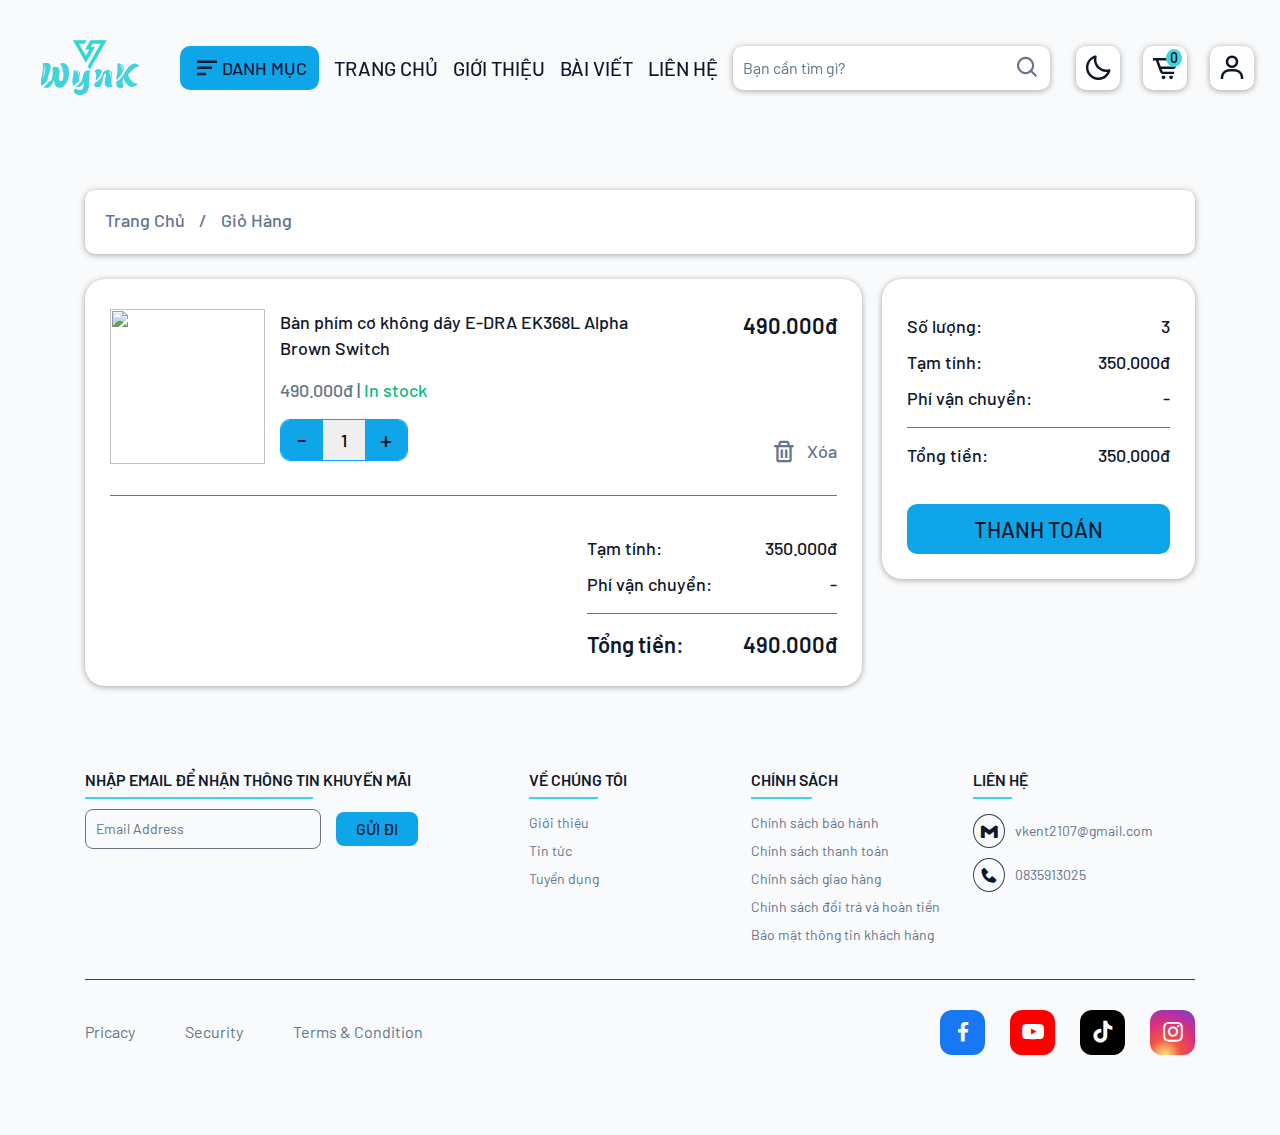
==== cart.html @ 797f125b "WynK Gear" ====
<!DOCTYPE html>
<html lang="en">

<head>
    <meta charset="UTF-8">
    <meta http-equiv="X-UA-Compatible" content="IE=edge">
    <meta name="viewport" content="width=device-width, initial-scale=1.0">
    <title>WynK Gear</title>
    <link rel="shortcut icon" type="image/x-icon" href="./public/images/Logo.png">

    <link rel="stylesheet" type="text/css" href="//cdn.jsdelivr.net/npm/slick-carousel@1.8.1/slick/slick.css" />

    <link rel="stylesheet" href="./public/css/frontend.css">

    <link href='https://unpkg.com/boxicons@2.1.4/css/boxicons.min.css' rel='stylesheet'>
</head>

<body>
    <div class="overlay"></div>
    <header>
        <div class="wrapper">
            <div class="header-wrap">
                <div class="header-group animation-header" id="header-pc">
                    <a href="/index.html" class="header-left" id="logo">
                        <!-- <span id="logo-text">WynK</span> -->
                        <img src="./public/images/WynK.png" alt="" id="logo-image">
                    </a>
                    <div class="header-menu">
                        <div class="menu-left">
                            <p class="title">
                                <i class='bx bx-menu-alt-left'></i>
                                Danh mục
                            </p>
                            <ul class="menu-list">
                                <li class="menu-list__item">
                                    <a href="" class="menu-list__link">Gaming Gear</a>
                                    <ul class="sub-menu">
                                        <li class="sub-item">
                                            <h3 class="sub-item__title">
                                                <a href="">Bàn phím</a>
                                            </h3>
                                            <a href="">Bàn phím cơ</a>
                                            <a href="">Bàn phím giả cơ</a>
                                            <a href="">Bàn phím không dây</a>
                                            <a href="">Bàn phím văn phòng</a>
                                        </li>
                                        <li class="sub-item">
                                            <h3 class="sub-item__title">
                                                <a href="">Chuột</a>
                                            </h3>
                                            <a href="">Chuột có dây</a>
                                            <a href="">Chuột không dây</a>
                                        </li>
                                        <li class="sub-item">
                                            <h3 class="sub-item__title">
                                                <a href="">Tai nghe</a>
                                            </h3>
                                            <a href="">Tai nghe over-ear</a>
                                            <a href="">Tai nghe in-ear</a>
                                            <a href="">Tai nghe True Wireless</a>
                                            <a href="">Tai nghe Bluetooth</a>
                                        </li>
                                    </ul>
                                </li>
                                <li class="menu-list__item">
                                    <a href="" class="menu-list__link">Bàn ghế</a>
                                    <ul class="sub-menu">
                                        <li class="sub-item">
                                            <h3 class="sub-item__title">
                                                <a href="">Bàn</a>
                                            </h3>
                                            <a href="">Bàn Gaming</a>
                                            <a href="">Bàn nâng hạ</a>
                                        </li>
                                        <li class="sub-item">
                                            <h3 class="sub-item__title">
                                                <a href="">Ghế</a>
                                            </h3>
                                            <a href="">Ghế công thái học</a>
                                            <a href="">Ghế Gaming</a>
                                        </li>
                                    </ul>
                                </li>
                                <li class="menu-list__item">
                                    <a href="" class="menu-list__link">Phụ kiện máy tính</a>
                                    <ul class="sub-menu">
                                        <li class="sub-item">
                                            <h3 class="sub-item__title">
                                                <a href="">Lót Chuột</a>
                                            </h3>
                                        </li>
                                        <li class="sub-item">
                                            <h3 class="sub-item__title">
                                                <a href="">Keycaps</a>
                                            </h3>
                                        </li>
                                        <li class="sub-item">
                                            <h3 class="sub-item__title">
                                                <a href="">Kê tay bàn phím</a>
                                            </h3>
                                        </li>
                                        <li class="sub-item">
                                            <h3 class="sub-item__title">
                                                <a href="">Thẻ nhớ - USB</a>
                                            </h3>
                                        </li>
                                        <li class="sub-item">
                                            <h3 class="sub-item__title">
                                                <a href="">Dây cáp</a>
                                            </h3>
                                        </li>
                                    </ul>
                                </li>
                                <li class="menu-list__item">
                                    <a href="" class="menu-list__link">Phụ kiện trang trí</a>
                                    <ul class="sub-menu">
                                        <li class="sub-item">
                                            <h3 class="sub-item__title">
                                                <a href="">Đèn Led</a>
                                            </h3>
                                        </li>
                                        <li class="sub-item">
                                            <h3 class="sub-item__title">
                                                <a href="">Đồng hồ</a>
                                            </h3>
                                        </li>
                                        <li class="sub-item">
                                            <h3 class="sub-item__title">
                                                <a href="">Poster</a>
                                            </h3>
                                        </li>
                                    </ul>
                                </li>
                                <li class="menu-list__item">
                                    <a href="" class="menu-list__link">Loa, Micro, Webcam</a>
                                    <ul class="sub-menu">
                                        <li class="sub-item">
                                            <h3 class="sub-item__title">
                                                <a href="">Loa máy tính</a>
                                            </h3>
                                        </li>
                                        <li class="sub-item">
                                            <h3 class="sub-item__title">
                                                <a href="">Loa Bluetooth</a>
                                            </h3>
                                        </li>
                                        <li class="sub-item">
                                            <h3 class="sub-item__title">
                                                <a href="">Microphone</a>
                                            </h3>
                                        </li>
                                        <li class="sub-item">
                                            <h3 class="sub-item__title">
                                                <a href="">Webcam</a>
                                            </h3>
                                        </li>
                                    </ul>
                                </li>
                                <li class="menu-list__item">
                                    <a href="" class="menu-list__link">Mô hình</a>
                                    <ul class="sub-menu">
                                        <li class="sub-item">
                                            <h3 class="sub-item__title">
                                                <a href="">Mô hình anime</a>
                                            </h3>
                                        </li>
                                        <li class="sub-item">
                                            <h3 class="sub-item__title">
                                                <a href="">Mô hình hero</a>
                                            </h3>
                                        </li>
                                        <li class="sub-item">
                                            <h3 class="sub-item__title">
                                                <a href="">Mô hình game</a>
                                            </h3>
                                        </li>
                                    </ul>
                                </li>
                            </ul>
                        </div>
                        <ul class="menu-right">
                            <li class="menu-item">
                                <a href="/">Trang chủ</a>
                            </li>
                            <li class="menu-item">
                                <a href="/post-page.html">Giới thiệu</a>
                            </li>
                            <li class="menu-item">
                                <a href="/post-topic.html">Bài viết</a>
                            </li>
                            <li class="menu-item">
                                <a href="/contact.html">Liên hệ</a>
                            </li>
                        </ul>
                    </div>
                    <div class="header-search">
                        <form action="" class="search-input">
                            <input type="text" placeholder="Bạn cần tìm gì?" autocomplete="off" class="text-search">
                            <button type="reset" class="btn--reset">
                                <i class='bx bxs-x-circle'></i>
                            </button>
                            <button type="submit" class="btn-search">
                                <i class='bx bx-search'></i>
                            </button>
                        </form>
                    </div>
                    <div class="header-right">
                        <button id="search-mini-laptop">
                            <i class='bx bx-search'></i>
                        </button>
                        <div class="header-switch">
                            <i class='bx bx-moon'></i>
                        </div>
                        <div class="header-cart">
                            <a href="/cart.html" title="Giỏ hàng" class="header-cart__link">
                                <i class='bx bx-cart-alt'></i>
                                <span class="cart-counter">0</span>
                            </a>
                        </div>
                        <div class="header-user">
                            <a href="" title="Tài khoản" class="header-user__link">
                                <i class='bx bx-user'></i>
                                <div class="user-login">
                                    <span class="text-login">
                                        Xin chào
                                    </span>
                                    <span class="username-text">
                                        Thành
                                    </span>
                                </div>
                            </a>
                            <div class="user-dropdown">
                                <a href="./login.html" class="login-btn">
                                    Đăng nhập
                                </a>
                                <hr>
                                <a href="./register.html" class="register-btn">
                                    Đăng kí
                                </a>
                            </div>
                        </div>
                    </div>
                </div>
                <div id="header-mb">
                    <a href="/index.html" class="header-left" id="logo">
                        <img src="./public/images/Logo_ngang.png" alt="" id="logo-image">
                    </a>
                    <div class="header-right">
                        <button class="show-search">
                            <i class='bx bx-search'></i>
                        </button>
                        <div class="header-cart">
                            <a href="/cart.html" title="Giỏ hàng" class="header-cart__link">
                                <i class='bx bx-cart-alt'></i>
                                <span class="cart-counter">0</span>
                            </a>
                        </div>
                        <button class="show-menu">
                            <i class='bx bx-menu-alt-right'></i>
                        </button>
                    </div>
                    <div id="search-mb">
                        <div class="search-mb__header">
                            <button class="back">
                                <i class='bx bx-arrow-back'></i>
                            </button>
                            <form action="" class="search-input">
                                <input type="text" placeholder="Bạn cần tìm gì?" autocomplete="off" class="text-search">
                                <button type="reset" class="btn--reset">
                                    <i class='bx bxs-x-circle'></i>
                                </button>
                                <button type="submit" class="btn-search">
                                    <i class='bx bx-search'></i>
                                </button>
                            </form>
                        </div>
                    </div>
                    <div class="sidebar">
                        <div class="close-sidebar">
                            <i class='bx bx-x'></i>
                        </div>
                        <div class="sidebar-wrap">
                            <ul class="cate-list">
                                <li class="item">
                                    <span class="item-title">
                                        Danh mục
                                        <i class='bx bx-caret-down dropdown'></i>
                                    </span>
                                    <ul class="sub-list">
                                        <li class="sub-item">
                                            <a href="#">
                                                <label for="btn-1">
                                                    Gaming Gear
                                                    <i class='bx bx-caret-down'></i>
                                                </label>
                                            </a>
                                            <input type="checkbox" id="btn-1">
                                            <ul class="cat-2">
                                                <li class="cat-2__item">
                                                    <a href="#">Bàn phím cơ</a>
                                                </li>
                                                <li class="cat-2__item">
                                                    <a href="#">Tai nghe</a>
                                                </li>
                                                <li class="cat-2__item">
                                                    <a href="#">Chuột gaming</a>
                                                </li>
                                            </ul>
                                        </li>
                                        <li class="sub-item">
                                            <a href="#">
                                                <label for="btn-2">
                                                    Bàn ghế
                                                    <i class='bx bx-caret-down'></i>
                                                </label>
                                            </a>
                                            <input type="checkbox" id="btn-2">
                                            <ul class="cat-2">
                                                <li class="cat-2__item">
                                                    <a href="#">Bàn phím cơ</a>
                                                </li>
                                                <li class="cat-2__item">
                                                    <a href="#">Tai nghe</a>
                                                </li>
                                                <li class="cat-2__item">
                                                    <a href="#">Chuột gaming</a>
                                                </li>
                                            </ul>
                                        </li>
                                        <li class="sub-item">
                                            <a href="#">Phụ kiện máy tính</a>
                                        </li>
                                        <li class="sub-item">
                                            <a href="#">Trang trí</a>
                                        </li>
                                        <li class="sub-item">
                                            <a href="#">Loa, Micro, Webcam</a>
                                        </li>
                                    </ul>
                                </li>
                                <li class="item">
                                    <a href="/">Trang chủ</a>
                                </li>
                                <li class="item">
                                    <a href="/post-page.html">Giới thiệu</a>
                                </li>
                                <li class="item">
                                    <a href="/post-topic.html">Bài viết</a>
                                </li>
                                <li class="item">
                                    <a href="/contact.html">Liên hệ</a>
                                </li>
                            </ul>
                            <div class="sidebar-wrap__bottom">
                                <div class="cart-wrap">
                                    <a href="cart.html">
                                        Giỏ hàng
                                        <i class='bx bx-cart-alt'></i>
                                    </a>
                                </div>
                                <div class="login-wrap">
                                    <a href="login.html">
                                        Đăng Nhập
                                        <i class='bx bx-user'></i>
                                    </a>
                                </div>
                                <div class="header-switch">
                                    <i class='bx bx-moon'></i>
                                </div>
                            </div>
                        </div>
                    </div>
                </div>
            </div>
        </div>
    </header>

    <main class="cart-page">

        <div class="container">
            <section class="breadcrumbs-wrap">
                <ul class="breadcrumbs-list">
                    <li>
                        <a href="/index.html">Trang chủ</a>
                        <span>&nbsp;/&nbsp;</span>
                    </li>
                    <li>
                        <a href="#">Giỏ hàng</a>
                    </li>
                </ul>
            </section>
            <section class="cart-page__wrap">
                <div class="cart-info">
                    <div class="cart-info__list">
                        <article class="cart-item">
                            <a href="/product-detail.html">
                                <img src="https://lh3.googleusercontent.com/AK7fVZtDQpmhEoAeEjKwD56ivN7RfwDEVpJlQrnaq2A-uIAv7ZwhUWDPvc44ACICOsXPsP2Hb7883TdW4DHAG2uASHjDBmZMeQ=rw"
                                    alt="" class="cart-item__thumb">
                            </a>
                            <div class="cart-item__content">
                                <div class="cart-item__content-left">
                                    <h3 class="cart-item__title">
                                        <a href="/product-detail.html">
                                            Bàn phím cơ không dây E-DRA EK368L Alpha Brown Switch
                                        </a>
                                    </h3>
                                    <p class="cart-item__price-wrap">
                                        490.000đ |
                                        <span class="cart-item__status">
                                            In stock
                                        </span>
                                    </p>
                                    <div class="cart-item__input">
                                        <button class="cart-item__input-btn" id="sub">
                                            -
                                        </button>
                                        <input type="text" value="1" id="qty" class="cart-item__input-text">
                                        <button class="cart-item__input-btn" id="add">
                                            +
                                        </button>
                                    </div>
                                </div>
                                <div class="cart-item__content-right">
                                    <p class="cart-item__total-price">
                                        490.000đ
                                    </p>
                                    <button class="cart-item__ctrl-btn">
                                        <i class='bx bx-trash'></i>
                                        Xóa
                                    </button>
                                </div>
                            </div>
                        </article>
                    </div>
                    <div class="cart-info__bottom">
                        <div class="cart-info__bottom-wrap">
                            <div class="payment-info__row">
                                <span>Tạm tính:</span>
                                <span>350.000đ</span>
                            </div>
                            <div class="payment-info__row">
                                <span>Phí vận chuyển:</span>
                                <span>-</span>
                            </div>
                            <div class="payment-info__separate"></div>
                            <div class="payment-info__row payment-info__row--bold">
                                <span>Tổng tiền:</span>
                                <span>490.000đ</span>
                            </div>
                        </div>
                    </div>
                </div>
                <div class="payment-info">
                    <div class="payment-info__row">
                        <span>Số lượng:</span>
                        <span>3</span>
                    </div>
                    <div class="payment-info__row">
                        <span>Tạm tính:</span>
                        <span>350.000đ</span>
                    </div>
                    <div class="payment-info__row">
                        <span>Phí vận chuyển:</span>
                        <span>-</span>
                    </div>
                    <div class="payment-info__separate"></div>
                    <div class="payment-info__row">
                        <span>Tổng tiền:</span>
                        <span>350.000đ</span>
                    </div>
                    <a href="/checkout.html" class="payment-info__btn--link btn--secondary">
                        Thanh toán
                    </a>
                </div>
            </section>
        </div>

    </main>

    <footer class="footer">
        <div class="container">
            <div class="footer__list">
                <div class="footer__list-left">
                    <h5>Nhập Email để nhận thông tin khuyến mãi</h5>
                    <form action="">
                        <input type="email" name="" placeholder="Email Address">
                        <button>Gửi đi</button>
                    </form>
                </div>
                <div class="footer__list-right">
                    <div class="about-us">
                        <h5>Về chúng tôi</h5>
                        <ul>
                            <li>
                                <a href="/post-page.html">Giới thiệu</a>
                            </li>
                            <li>
                                <a href="/post-topic.html">Tin tức</a>
                            </li>
                            <li>
                                <a href="/post-page.html">Tuyển dụng</a>
                            </li>
                        </ul>
                    </div>
                    <div class="customer-service">
                        <h5>Chính sách</h5>
                        <ul>
                            <li>
                                <a href="/post-page.html">Chính sách bảo hành</a>
                            </li>
                            <li>
                                <a href="/post-page.html">Chính sách thanh toán</a>
                            </li>
                            <li>
                                <a href="/post-page.html">Chính sách giao hàng</a>
                            </li>
                            <li>
                                <a href="/post-page.html">Chính sách đổi trả và hoàn tiền</a>
                            </li>
                            <li>
                                <a href="/post-page.html">Bảo mật thông tin khách hàng</a>
                            </li>
                        </ul>
                    </div>
                    <div class="contact">
                        <h5>Liên hệ</h5>
                        <ul>
                            <li>
                                <i class='bx bxl-gmail'></i>
                                <a href="/contact.html">vkent2107@gmail.com</a>
                            </li>
                            <li>
                                <i class='bx bxs-phone'></i>
                                <a href="/contact.html">0835913025</a>
                            </li>
                        </ul>
                    </div>
                </div>
            </div>
            <div class="footer__bottom">
                <div class="footer__bottom-left">
                    <ul>
                        <li>
                            <a href="/post-page.html">Pricacy</a>
                        </li>
                        <li>
                            <a href="/post-page.html">Security</a>
                        </li>
                        <li>
                            <a href="/post-page.html">Terms & Condition</a>
                        </li>
                    </ul>
                </div>
                <div class="footer__bottom-right">
                    <a href="https://facebook.com/" title="Facebook">
                        <i class='bx bxl-facebook'></i>
                    </a>
                    <a href="https://www.youtube.com/" title="Youtube">
                        <i class='bx bxl-youtube'></i>
                    </a>
                    <a href="https://tiktok.com/" title="Tiktok">
                        <i class='bx bxl-tiktok'></i>
                    </a>
                    <a href="https://www.instagram.com/" title="Instragram">
                        <i class='bx bxl-instagram'></i>
                    </a>
                </div>
            </div>
        </div>
    </footer>

    <script src="https://ajax.googleapis.com/ajax/libs/jquery/3.7.1/jquery.min.js"></script>
    <script type="text/javascript" src="//cdn.jsdelivr.net/npm/slick-carousel@1.8.1/slick/slick.min.js"></script>
    <script src="./public/js/app.js"></script>
</body>

</html>
---- public/css/frontend.css ----
@import url("https://fonts.googleapis.com/css2?family=Barlow:wght@400;500;600;700&display=swap");

:root {
  --bg-color: #f8fafc;
  --text-color: #0f172a;
  --primary-color: #3ed5e0;
  --secondary: #0ea5e9;
  --slate: #334155;
  --slate-light: #94a3b8;
  --slate-500: #64748b;
  --sticky: #fff;
  --card-bg: #fff;
  --input-bg: #fff;
  --gray: #6b7280;
  --rose: #f43f5e;
  --emerald: #10b981;
  --shadow: 0 1px 6px rgba(0, 0, 0, 0.35);
}

*,
*:before,
*:after {
  box-sizing: border-box;
}

* {
  margin: 0;
  padding: 0;
  font: inherit;
}

html {
  font-size: 62.5%;
  line-height: 1.4rem;
  font-family: "Barlow", sans-serif;
  box-sizing: border-box;
}

body {
  font-size: 1.6rem;
  color: var(--text-color);
  background-color: var(--bg-color);
}

body.dark-mode {
  --text-color: #f8fafc;
  --sticky: rgb(15 23 42 / 90%);
  --bg-color: #0f172a;
  --input-bg: #1e293b;
  --card-bg: #1e293b;
  --shadow: inset 0 1px 0 0 #ffffff0d;
}

h1,
h2,
h3,
h4,
h5,
h6 {
  margin: 0;
  padding: 0;
}

a {
  text-decoration: none;
}

fieldset,
input,
select,
textarea {
  background-color: transparent;
  outline: none;
  border: none;
}

button {
  cursor: pointer;
  background-color: transparent;
  outline: none;
  border: none;
}

p,
ul {
  margin: 0;
  padding: 0;
  list-style: none;
}

.bx {
  font-size: 2.6rem;
}

body::-webkit-scrollbar {
  width: 6px;
}

body::-webkit-scrollbar-track {
  background-color: var(--bg-color);
}

body::-webkit-scrollbar-thumb {
  background-color: var(--primary-color);
}

.btn--secondary {
  color: var(--text-color);
  background-color: var(--secondary);
}

.btn--outline {
  color: var(--text-color);
  box-shadow: 0 0 0 2px var(--secondary);
}

.separate {
  margin: var(--margin) 0;
  height: 1px;
  background: var(--separate-color);
}

.row > *,
.container-fluid,
.container {
  padding-left: calc(var(--grid-gutter-x) * 0.5);
  padding-right: calc(var(--grid-gutter-x) * 0.5);
}

.container-fluid,
.container {
  --grid-gutter-x: 30px;
  --grid-gutter-y: 0;
  width: 1370px;
  margin-left: auto;
  margin-right: auto;
}

.container {
  width: 1370px;
}

.row {
  display: flex;
  flex-wrap: wrap;
  margin-top: calc(var(--grid-gutter-y) * -1);
  margin-left: calc(var(--grid-gutter-x) * 0.5 * -1);
  margin-right: calc(var(--grid-gutter-x) * 0.5 * -1);
}
.row > * {
  margin-top: var(--grid-gutter-y);
}

.col {
  flex: 1 0;
}

.row-cols-1 > * {
  flex: 0 0 auto;
  width: 100%;
}

.row-cols-2 > * {
  flex: 0 0 auto;
  width: 50%;
}

.row-cols-3 > * {
  flex: 0 0 auto;
  width: 33.3333333333%;
}

.row-cols-4 > * {
  flex: 0 0 auto;
  width: 25%;
}

.row-cols-5 > * {
  flex: 0 0 auto;
  width: 20%;
}

.row-cols-6 > * {
  flex: 0 0 auto;
  width: 16.6666666667%;
}

.col-1 {
  flex: 0 0 auto;
  width: 8.3333333333%;
}

.col-2 {
  flex: 0 0 auto;
  width: 16.6666666667%;
}

.col-3 {
  flex: 0 0 auto;
  width: 25%;
}

.col-4 {
  flex: 0 0 auto;
  width: 33.3333333333%;
}

.col-5 {
  flex: 0 0 auto;
  width: 41.6666666667%;
}

.col-6 {
  flex: 0 0 auto;
  width: 50%;
}

.col-7 {
  flex: 0 0 auto;
  width: 58.3333333333%;
}

.col-8 {
  flex: 0 0 auto;
  width: 66.6666666667%;
}

.col-9 {
  flex: 0 0 auto;
  width: 75%;
}

.col-10 {
  flex: 0 0 auto;
  width: 83.3333333333%;
}

.col-11 {
  flex: 0 0 auto;
  width: 91.6666666667%;
}

.col-12 {
  flex: 0 0 auto;
  width: 100%;
}

.offset-0 {
  margin-left: 0;
}

.offset-1 {
  margin-left: 8.3333333333%;
}

.offset-2 {
  margin-left: 16.6666666667%;
}

.offset-3 {
  margin-left: 25%;
}

.offset-4 {
  margin-left: 33.3333333333%;
}

.offset-5 {
  margin-left: 41.6666666667%;
}

.offset-6 {
  margin-left: 50%;
}

.offset-7 {
  margin-left: 58.3333333333%;
}

.offset-8 {
  margin-left: 66.6666666667%;
}

.offset-9 {
  margin-left: 75%;
}

.offset-10 {
  margin-left: 83.3333333333%;
}

.offset-11 {
  margin-left: 91.6666666667%;
}

.g-0,
.gx-0 {
  --grid-gutter-x: 0px;
}

.g-0,
.gy-0 {
  --grid-gutter-y: 0px;
}

.g-1,
.gx-1 {
  --grid-gutter-x: 7.5px;
}

.g-1,
.gy-1 {
  --grid-gutter-y: 7.5px;
}

.g-2,
.gx-2 {
  --grid-gutter-x: 15px;
}

.g-2,
.gy-2 {
  --grid-gutter-y: 15px;
}

.g-3,
.gx-3 {
  --grid-gutter-x: 30px;
}

.g-3,
.gy-3 {
  --grid-gutter-y: 30px;
}

.g-4,
.gx-4 {
  --grid-gutter-x: 45px;
}

.g-4,
.gy-4 {
  --grid-gutter-y: 45px;
}

.g-5,
.gx-5 {
  --grid-gutter-x: 90px;
}

.g-5,
.gy-5 {
  --grid-gutter-y: 90px;
}

@media (max-width: 1399.98px) {
  .container {
    max-width: 1140px;
  }
  .row-cols-xxl-1 > * {
    flex: 0 0 auto;
    width: 100%;
  }
  .row-cols-xxl-2 > * {
    flex: 0 0 auto;
    width: 50%;
  }
  .row-cols-xxl-3 > * {
    flex: 0 0 auto;
    width: 33.3333333333%;
  }
  .row-cols-xxl-4 > * {
    flex: 0 0 auto;
    width: 25%;
  }
  .row-cols-xxl-5 > * {
    flex: 0 0 auto;
    width: 20%;
  }
  .row-cols-xxl-6 > * {
    flex: 0 0 auto;
    width: 16.6666666667%;
  }
  .col-xxl-1 {
    flex: 0 0 auto;
    width: 8.3333333333%;
  }
  .col-xxl-2 {
    flex: 0 0 auto;
    width: 16.6666666667%;
  }
  .col-xxl-3 {
    flex: 0 0 auto;
    width: 25%;
  }
  .col-xxl-4 {
    flex: 0 0 auto;
    width: 33.3333333333%;
  }
  .col-xxl-5 {
    flex: 0 0 auto;
    width: 41.6666666667%;
  }
  .col-xxl-6 {
    flex: 0 0 auto;
    width: 50%;
  }
  .col-xxl-7 {
    flex: 0 0 auto;
    width: 58.3333333333%;
  }
  .col-xxl-8 {
    flex: 0 0 auto;
    width: 66.6666666667%;
  }
  .col-xxl-9 {
    flex: 0 0 auto;
    width: 75%;
  }
  .col-xxl-10 {
    flex: 0 0 auto;
    width: 83.3333333333%;
  }
  .col-xxl-11 {
    flex: 0 0 auto;
    width: 91.6666666667%;
  }
  .col-xxl-12 {
    flex: 0 0 auto;
    width: 100%;
  }
  .offset-xxl-0 {
    margin-left: 0;
  }
  .offset-xxl-1 {
    margin-left: 8.3333333333%;
  }
  .offset-xxl-2 {
    margin-left: 16.6666666667%;
  }
  .offset-xxl-3 {
    margin-left: 25%;
  }
  .offset-xxl-4 {
    margin-left: 33.3333333333%;
  }
  .offset-xxl-5 {
    margin-left: 41.6666666667%;
  }
  .offset-xxl-6 {
    margin-left: 50%;
  }
  .offset-xxl-7 {
    margin-left: 58.3333333333%;
  }
  .offset-xxl-8 {
    margin-left: 66.6666666667%;
  }
  .offset-xxl-9 {
    margin-left: 75%;
  }
  .offset-xxl-10 {
    margin-left: 83.3333333333%;
  }
  .offset-xxl-11 {
    margin-left: 91.6666666667%;
  }
  .g-xxl-0,
  .gx-xxl-0 {
    --grid-gutter-x: 0px;
  }
  .g-xxl-0,
  .gy-xxl-0 {
    --grid-gutter-y: 0px;
  }
  .g-xxl-1,
  .gx-xxl-1 {
    --grid-gutter-x: 7.5px;
  }
  .g-xxl-1,
  .gy-xxl-1 {
    --grid-gutter-y: 7.5px;
  }
  .g-xxl-2,
  .gx-xxl-2 {
    --grid-gutter-x: 15px;
  }
  .g-xxl-2,
  .gy-xxl-2 {
    --grid-gutter-y: 15px;
  }
  .g-xxl-3,
  .gx-xxl-3 {
    --grid-gutter-x: 30px;
  }
  .g-xxl-3,
  .gy-xxl-3 {
    --grid-gutter-y: 30px;
  }
  .g-xxl-4,
  .gx-xxl-4 {
    --grid-gutter-x: 45px;
  }
  .g-xxl-4,
  .gy-xxl-4 {
    --grid-gutter-y: 45px;
  }
  .g-xxl-5,
  .gx-xxl-5 {
    --grid-gutter-x: 90px;
  }
  .g-xxl-5,
  .gy-xxl-5 {
    --grid-gutter-y: 90px;
  }
}
@media (max-width: 1199.98px) {
  .container {
    max-width: 960px;
  }
  .row-cols-xl-1 > * {
    flex: 0 0 auto;
    width: 100%;
  }
  .row-cols-xl-2 > * {
    flex: 0 0 auto;
    width: 50%;
  }
  .row-cols-xl-3 > * {
    flex: 0 0 auto;
    width: 33.3333333333%;
  }
  .row-cols-xl-4 > * {
    flex: 0 0 auto;
    width: 25%;
  }
  .row-cols-xl-5 > * {
    flex: 0 0 auto;
    width: 20%;
  }
  .row-cols-xl-6 > * {
    flex: 0 0 auto;
    width: 16.6666666667%;
  }
  .col-xl-1 {
    flex: 0 0 auto;
    width: 8.3333333333%;
  }
  .col-xl-2 {
    flex: 0 0 auto;
    width: 16.6666666667%;
  }
  .col-xl-3 {
    flex: 0 0 auto;
    width: 25%;
  }
  .col-xl-4 {
    flex: 0 0 auto;
    width: 33.3333333333%;
  }
  .col-xl-5 {
    flex: 0 0 auto;
    width: 41.6666666667%;
  }
  .col-xl-6 {
    flex: 0 0 auto;
    width: 50%;
  }
  .col-xl-7 {
    flex: 0 0 auto;
    width: 58.3333333333%;
  }
  .col-xl-8 {
    flex: 0 0 auto;
    width: 66.6666666667%;
  }
  .col-xl-9 {
    flex: 0 0 auto;
    width: 75%;
  }
  .col-xl-10 {
    flex: 0 0 auto;
    width: 83.3333333333%;
  }
  .col-xl-11 {
    flex: 0 0 auto;
    width: 91.6666666667%;
  }
  .col-xl-12 {
    flex: 0 0 auto;
    width: 100%;
  }
  .offset-xl-0 {
    margin-left: 0;
  }
  .offset-xl-1 {
    margin-left: 8.3333333333%;
  }
  .offset-xl-2 {
    margin-left: 16.6666666667%;
  }
  .offset-xl-3 {
    margin-left: 25%;
  }
  .offset-xl-4 {
    margin-left: 33.3333333333%;
  }
  .offset-xl-5 {
    margin-left: 41.6666666667%;
  }
  .offset-xl-6 {
    margin-left: 50%;
  }
  .offset-xl-7 {
    margin-left: 58.3333333333%;
  }
  .offset-xl-8 {
    margin-left: 66.6666666667%;
  }
  .offset-xl-9 {
    margin-left: 75%;
  }
  .offset-xl-10 {
    margin-left: 83.3333333333%;
  }
  .offset-xl-11 {
    margin-left: 91.6666666667%;
  }
  .g-xl-0,
  .gx-xl-0 {
    --grid-gutter-x: 0px;
  }
  .g-xl-0,
  .gy-xl-0 {
    --grid-gutter-y: 0px;
  }
  .g-xl-1,
  .gx-xl-1 {
    --grid-gutter-x: 7.5px;
  }
  .g-xl-1,
  .gy-xl-1 {
    --grid-gutter-y: 7.5px;
  }
  .g-xl-2,
  .gx-xl-2 {
    --grid-gutter-x: 15px;
  }
  .g-xl-2,
  .gy-xl-2 {
    --grid-gutter-y: 15px;
  }
  .g-xl-3,
  .gx-xl-3 {
    --grid-gutter-x: 30px;
  }
  .g-xl-3,
  .gy-xl-3 {
    --grid-gutter-y: 30px;
  }
  .g-xl-4,
  .gx-xl-4 {
    --grid-gutter-x: 45px;
  }
  .g-xl-4,
  .gy-xl-4 {
    --grid-gutter-y: 45px;
  }
  .g-xl-5,
  .gx-xl-5 {
    --grid-gutter-x: 90px;
  }
  .g-xl-5,
  .gy-xl-5 {
    --grid-gutter-y: 90px;
  }
}
@media (max-width: 991.98px) {
  .container {
    max-width: 720px;
  }
  .row-cols-lg-1 > * {
    flex: 0 0 auto;
    width: 100%;
  }
  .row-cols-lg-2 > * {
    flex: 0 0 auto;
    width: 50%;
  }
  .row-cols-lg-3 > * {
    flex: 0 0 auto;
    width: 33.3333333333%;
  }
  .row-cols-lg-4 > * {
    flex: 0 0 auto;
    width: 25%;
  }
  .row-cols-lg-5 > * {
    flex: 0 0 auto;
    width: 20%;
  }
  .row-cols-lg-6 > * {
    flex: 0 0 auto;
    width: 16.6666666667%;
  }
  .col-lg-1 {
    flex: 0 0 auto;
    width: 8.3333333333%;
  }
  .col-lg-2 {
    flex: 0 0 auto;
    width: 16.6666666667%;
  }
  .col-lg-3 {
    flex: 0 0 auto;
    width: 25%;
  }
  .col-lg-4 {
    flex: 0 0 auto;
    width: 33.3333333333%;
  }
  .col-lg-5 {
    flex: 0 0 auto;
    width: 41.6666666667%;
  }
  .col-lg-6 {
    flex: 0 0 auto;
    width: 50%;
  }
  .col-lg-7 {
    flex: 0 0 auto;
    width: 58.3333333333%;
  }
  .col-lg-8 {
    flex: 0 0 auto;
    width: 66.6666666667%;
  }
  .col-lg-9 {
    flex: 0 0 auto;
    width: 75%;
  }
  .col-lg-10 {
    flex: 0 0 auto;
    width: 83.3333333333%;
  }
  .col-lg-11 {
    flex: 0 0 auto;
    width: 91.6666666667%;
  }
  .col-lg-12 {
    flex: 0 0 auto;
    width: 100%;
  }
  .offset-lg-0 {
    margin-left: 0;
  }
  .offset-lg-1 {
    margin-left: 8.3333333333%;
  }
  .offset-lg-2 {
    margin-left: 16.6666666667%;
  }
  .offset-lg-3 {
    margin-left: 25%;
  }
  .offset-lg-4 {
    margin-left: 33.3333333333%;
  }
  .offset-lg-5 {
    margin-left: 41.6666666667%;
  }
  .offset-lg-6 {
    margin-left: 50%;
  }
  .offset-lg-7 {
    margin-left: 58.3333333333%;
  }
  .offset-lg-8 {
    margin-left: 66.6666666667%;
  }
  .offset-lg-9 {
    margin-left: 75%;
  }
  .offset-lg-10 {
    margin-left: 83.3333333333%;
  }
  .offset-lg-11 {
    margin-left: 91.6666666667%;
  }
  .g-lg-0,
  .gx-lg-0 {
    --grid-gutter-x: 0px;
  }
  .g-lg-0,
  .gy-lg-0 {
    --grid-gutter-y: 0px;
  }
  .g-lg-1,
  .gx-lg-1 {
    --grid-gutter-x: 7.5px;
  }
  .g-lg-1,
  .gy-lg-1 {
    --grid-gutter-y: 7.5px;
  }
  .g-lg-2,
  .gx-lg-2 {
    --grid-gutter-x: 15px;
  }
  .g-lg-2,
  .gy-lg-2 {
    --grid-gutter-y: 15px;
  }
  .g-lg-3,
  .gx-lg-3 {
    --grid-gutter-x: 30px;
  }
  .g-lg-3,
  .gy-lg-3 {
    --grid-gutter-y: 30px;
  }
  .g-lg-4,
  .gx-lg-4 {
    --grid-gutter-x: 45px;
  }
  .g-lg-4,
  .gy-lg-4 {
    --grid-gutter-y: 45px;
  }
  .g-lg-5,
  .gx-lg-5 {
    --grid-gutter-x: 90px;
  }
  .g-lg-5,
  .gy-lg-5 {
    --grid-gutter-y: 90px;
  }
}
@media (max-width: 767.98px) {
  .container {
    max-width: 540px;
  }
  .row-cols-md-1 > * {
    flex: 0 0 auto;
    width: 100%;
  }
  .row-cols-md-2 > * {
    flex: 0 0 auto;
    width: 50%;
  }
  .row-cols-md-3 > * {
    flex: 0 0 auto;
    width: 33.3333333333%;
  }
  .row-cols-md-4 > * {
    flex: 0 0 auto;
    width: 25%;
  }
  .row-cols-md-5 > * {
    flex: 0 0 auto;
    width: 20%;
  }
  .row-cols-md-6 > * {
    flex: 0 0 auto;
    width: 16.6666666667%;
  }
  .col-md-1 {
    flex: 0 0 auto;
    width: 8.3333333333%;
  }
  .col-md-2 {
    flex: 0 0 auto;
    width: 16.6666666667%;
  }
  .col-md-3 {
    flex: 0 0 auto;
    width: 25%;
  }
  .col-md-4 {
    flex: 0 0 auto;
    width: 33.3333333333%;
  }
  .col-md-5 {
    flex: 0 0 auto;
    width: 41.6666666667%;
  }
  .col-md-6 {
    flex: 0 0 auto;
    width: 50%;
  }
  .col-md-7 {
    flex: 0 0 auto;
    width: 58.3333333333%;
  }
  .col-md-8 {
    flex: 0 0 auto;
    width: 66.6666666667%;
  }
  .col-md-9 {
    flex: 0 0 auto;
    width: 75%;
  }
  .col-md-10 {
    flex: 0 0 auto;
    width: 83.3333333333%;
  }
  .col-md-11 {
    flex: 0 0 auto;
    width: 91.6666666667%;
  }
  .col-md-12 {
    flex: 0 0 auto;
    width: 100%;
  }
  .offset-md-0 {
    margin-left: 0;
  }
  .offset-md-1 {
    margin-left: 8.3333333333%;
  }
  .offset-md-2 {
    margin-left: 16.6666666667%;
  }
  .offset-md-3 {
    margin-left: 25%;
  }
  .offset-md-4 {
    margin-left: 33.3333333333%;
  }
  .offset-md-5 {
    margin-left: 41.6666666667%;
  }
  .offset-md-6 {
    margin-left: 50%;
  }
  .offset-md-7 {
    margin-left: 58.3333333333%;
  }
  .offset-md-8 {
    margin-left: 66.6666666667%;
  }
  .offset-md-9 {
    margin-left: 75%;
  }
  .offset-md-10 {
    margin-left: 83.3333333333%;
  }
  .offset-md-11 {
    margin-left: 91.6666666667%;
  }
  .g-md-0,
  .gx-md-0 {
    --grid-gutter-x: 0px;
  }
  .g-md-0,
  .gy-md-0 {
    --grid-gutter-y: 0px;
  }
  .g-md-1,
  .gx-md-1 {
    --grid-gutter-x: 7.5px;
  }
  .g-md-1,
  .gy-md-1 {
    --grid-gutter-y: 7.5px;
  }
  .g-md-2,
  .gx-md-2 {
    --grid-gutter-x: 15px;
  }
  .g-md-2,
  .gy-md-2 {
    --grid-gutter-y: 15px;
  }
  .g-md-3,
  .gx-md-3 {
    --grid-gutter-x: 30px;
  }
  .g-md-3,
  .gy-md-3 {
    --grid-gutter-y: 30px;
  }
  .g-md-4,
  .gx-md-4 {
    --grid-gutter-x: 45px;
  }
  .g-md-4,
  .gy-md-4 {
    --grid-gutter-y: 45px;
  }
  .g-md-5,
  .gx-md-5 {
    --grid-gutter-x: 90px;
  }
  .g-md-5,
  .gy-md-5 {
    --grid-gutter-y: 90px;
  }
}
@media (max-width: 575.98px) {
  .container {
    max-width: 100%;
  }
  .row-cols-sm-1 > * {
    flex: 0 0 auto;
    width: 100%;
  }
  .row-cols-sm-2 > * {
    flex: 0 0 auto;
    width: 50%;
  }
  .row-cols-sm-3 > * {
    flex: 0 0 auto;
    width: 33.3333333333%;
  }
  .row-cols-sm-4 > * {
    flex: 0 0 auto;
    width: 25%;
  }
  .row-cols-sm-5 > * {
    flex: 0 0 auto;
    width: 20%;
  }
  .row-cols-sm-6 > * {
    flex: 0 0 auto;
    width: 16.6666666667%;
  }
  .col-sm-1 {
    flex: 0 0 auto;
    width: 8.3333333333%;
  }
  .col-sm-2 {
    flex: 0 0 auto;
    width: 16.6666666667%;
  }
  .col-sm-3 {
    flex: 0 0 auto;
    width: 25%;
  }
  .col-sm-4 {
    flex: 0 0 auto;
    width: 33.3333333333%;
  }
  .col-sm-5 {
    flex: 0 0 auto;
    width: 41.6666666667%;
  }
  .col-sm-6 {
    flex: 0 0 auto;
    width: 50%;
  }
  .col-sm-7 {
    flex: 0 0 auto;
    width: 58.3333333333%;
  }
  .col-sm-8 {
    flex: 0 0 auto;
    width: 66.6666666667%;
  }
  .col-sm-9 {
    flex: 0 0 auto;
    width: 75%;
  }
  .col-sm-10 {
    flex: 0 0 auto;
    width: 83.3333333333%;
  }
  .col-sm-11 {
    flex: 0 0 auto;
    width: 91.6666666667%;
  }
  .col-sm-12 {
    flex: 0 0 auto;
    width: 100%;
  }
  .offset-sm-0 {
    margin-left: 0;
  }
  .offset-sm-1 {
    margin-left: 8.3333333333%;
  }
  .offset-sm-2 {
    margin-left: 16.6666666667%;
  }
  .offset-sm-3 {
    margin-left: 25%;
  }
  .offset-sm-4 {
    margin-left: 33.3333333333%;
  }
  .offset-sm-5 {
    margin-left: 41.6666666667%;
  }
  .offset-sm-6 {
    margin-left: 50%;
  }
  .offset-sm-7 {
    margin-left: 58.3333333333%;
  }
  .offset-sm-8 {
    margin-left: 66.6666666667%;
  }
  .offset-sm-9 {
    margin-left: 75%;
  }
  .offset-sm-10 {
    margin-left: 83.3333333333%;
  }
  .offset-sm-11 {
    margin-left: 91.6666666667%;
  }
  .g-sm-0,
  .gx-sm-0 {
    --grid-gutter-x: 0px;
  }
  .g-sm-0,
  .gy-sm-0 {
    --grid-gutter-y: 0px;
  }
  .g-sm-1,
  .gx-sm-1 {
    --grid-gutter-x: 7.5px;
  }
  .g-sm-1,
  .gy-sm-1 {
    --grid-gutter-y: 7.5px;
  }
  .g-sm-2,
  .gx-sm-2 {
    --grid-gutter-x: 15px;
  }
  .g-sm-2,
  .gy-sm-2 {
    --grid-gutter-y: 15px;
  }
  .g-sm-3,
  .gx-sm-3 {
    --grid-gutter-x: 30px;
  }
  .g-sm-3,
  .gy-sm-3 {
    --grid-gutter-y: 30px;
  }
  .g-sm-4,
  .gx-sm-4 {
    --grid-gutter-x: 45px;
  }
  .g-sm-4,
  .gy-sm-4 {
    --grid-gutter-y: 45px;
  }
  .g-sm-5,
  .gx-sm-5 {
    --grid-gutter-x: 90px;
  }
  .g-sm-5,
  .gy-sm-5 {
    --grid-gutter-y: 90px;
  }
}
.d-block {
  display: block !important;
}

.d-flex {
  display: flex !important;
}

.d-grid {
  display: grid !important;
}

.d-none {
  display: none !important;
}

@media (max-width: 1399.98px) {
  .d-xxl-block {
    display: block !important;
  }
  .d-xxl-flex {
    display: flex !important;
  }
  .d-xxl-grid {
    display: grid !important;
  }
  .d-xxl-none {
    display: none !important;
  }
}
@media (max-width: 1199.98px) {
  .d-xl-block {
    display: block !important;
  }
  .d-xl-flex {
    display: flex !important;
  }
  .d-xl-grid {
    display: grid !important;
  }
  .d-xl-none {
    display: none !important;
  }
}
@media (max-width: 991.98px) {
  .d-lg-block {
    display: block !important;
  }
  .d-lg-flex {
    display: flex !important;
  }
  .d-lg-grid {
    display: grid !important;
  }
  .d-lg-none {
    display: none !important;
  }
}
@media (max-width: 767.98px) {
  .d-md-block {
    display: block !important;
  }
  .d-md-flex {
    display: flex !important;
  }
  .d-md-grid {
    display: grid !important;
  }
  .d-md-none {
    display: none !important;
  }
}
@media (max-width: 575.98px) {
  .d-sm-block {
    display: block !important;
  }
  .d-sm-flex {
    display: flex !important;
  }
  .d-sm-grid {
    display: grid !important;
  }
  .d-sm-none {
    display: none !important;
  }
}

/* Overlay */
.overlay {
  position: fixed;
  inset: 0;
  z-index: 99;
  background-color: rgb(0 0 0 / 45%);
  transition: all 0.2s ease-in-out;
  display: none;
}

/* Header */
#header-mb {
  display: none;
}

header {
  position: relative;
  padding: 0 15px;
  background-color: var(--bg-color);
  color: var(--text-color);
  height: 165px;
  top: 0;
  overflow: hidden;
  z-index: 120;
}

header .header-group {
  display: flex;
  align-items: center;
  gap: 15px;
}

header .header-wrap {
  position: fixed;
  top: 25px;
  left: 0;
  right: 0;
  padding: 15px;
  transition: all 0.4s;
  z-index: 150;
}

header .header-group #logo {
  position: relative;
  width: 100%;
  max-width: 12%;
  height: 55px;
  display: flex;
  align-items: center;
  justify-content: center;
}

header .header-group #logo #logo-text {
  height: 100%;
  font-size: 5rem;
  font-weight: 700;
  display: flex;
  align-items: center;
  justify-content: center;
  background: var(--primary-color);
  color: transparent;
  background-clip: text;
  -webkit-background-clip: text;
  -webkit-text-fill-color: transparent;
  user-select: none;
}

header .header-group #logo #logo-image {
  width: 100%;
  object-fit: cover;
}

header .header-group .header-menu {
  display: flex;
  gap: 15px;
  text-transform: uppercase;
  line-height: 4.4rem;
}

header .header-group .menu-left {
  position: relative;
}

header .header-group .menu-left .bx {
  font-size: 3rem;
}

header .menu-left .title {
  display: flex;
  align-items: center;
  color: var(--text-color);
  background-color: var(--secondary);
  padding: 0 12px;
  font-size: 1.8rem;
  font-weight: 500;
  border-radius: 10px;
  cursor: pointer;
  user-select: none;
}

header .menu-left .menu-list {
  position: absolute;
  width: 230px;
  top: 70px;
  left: -98px;
  background-color: var(--input-bg);
  box-shadow: var(--shadow);
  display: none;
}

header .menu-left .menu-list .menu-list__item:hover {
  background-color: var(--primary-color);
}

header .menu-left .menu-list .menu-list__item:hover .sub-menu {
  visibility: visible;
}

header .menu-left .menu-list .menu-list__item .menu-list__link {
  position: relative;
  display: block;
  padding: 0 10px;
  font-size: 2rem;
  color: var(--text-color);
}

header .menu-left .menu-list .menu-list__item .menu-list__link::after {
  content: "";
  position: absolute;
  width: 5px;
  height: 100%;
  top: 0;
  right: -2px;
  background: transparent;
}

header .menu-left .menu-list .sub-menu {
  position: absolute;
  padding: 15px;
  top: 0;
  left: 232px;
  width: calc(1200px - 232px);
  height: 264px;
  max-height: max-content;
  display: grid;
  grid-template-columns: repeat(4, 1fr);
  gap: 10px 15px;
  background-color: var(--input-bg);
  box-shadow: var(--shadow);
  visibility: hidden;
}

header .menu-left .menu-list .sub-menu .sub-item .sub-item__title a {
  font-size: 2rem;
  font-weight: 600;
  line-height: 2.4rem;
  color: var(--primary-color);
  margin-bottom: 10px;
}

header .menu-left .menu-list .sub-menu .sub-item a {
  display: block;
  color: var(--text-color);
  font-size: 1.8rem;
  line-height: 2.2rem;
  margin-bottom: 10px;
}

header .menu-left .menu-list .sub-menu .sub-item a:hover {
  color: var(--primary-color);
}

header .header-group .menu-right {
  display: flex;
  align-items: center;
  gap: 15px;
  font-size: 2rem;
  font-weight: 500;
}

header .menu-right .menu-item a {
  position: relative;
  padding: 5px 0;
  color: var(--text-color);
  transition: all 0.2s;
}

header .menu-right .menu-item a:hover::before {
  content: "";
  position: absolute;
  top: -12px;
  left: 50%;
  width: 1.5px;
  height: 15px;
  background-color: var(--primary-color);
  transition: all 0.2s;
}

header .menu-right .menu-item a:hover::after {
  content: "";
  position: absolute;
  bottom: -12px;
  left: 50%;
  width: 1.5px;
  height: 15px;
  background-color: var(--primary-color);
  transition: all 0.2s;
}

header .menu-right .menu-item a:hover {
  color: var(--primary-color);
}

header .header-group .header-search {
  position: relative;
  flex: 1;
}

#search-mini-laptop {
  display: none;
}

header .header-group .header-search .search-input {
  background-color: var(--input-bg);
  box-shadow: var(--shadow);
  border-radius: 10px;
  display: flex;
  align-items: center;
  overflow: hidden;
}

header .header-search .text-search:not(:placeholder-shown) ~ .btn-search {
  color: var(--text-color);
}

header .header-search .text-search:not(:placeholder-shown) ~ .btn--reset {
  visibility: visible;
}

header .header-group .header-search .text-search {
  padding: 0 10px;
  margin-right: 32px;
  flex: 1;
  height: 44px;
  font-size: 1.6rem;
  color: var(--text-color);
}

header .header-group .header-search .text-search::placeholder {
  color: var(--slate-500);
  font-size: 1.6rem;
  line-height: 2rem;
}

header .header-group .header-search .btn--reset {
  position: absolute;
  right: 44px;
  top: 50%;
  transform: translateY(-50%);
  color: var(--slate-500);
  visibility: hidden;
}

header .header-group .header-search .btn--reset .bx {
  font-size: 2rem;
}

header .header-group .header-search .btn-search {
  width: 44px;
  height: 44px;
  color: var(--slate-500);
  display: flex;
}

header .header-group .header-search .btn-search:hover {
  color: var(--text-color);
}

header .header-group .header-search .btn-search .bx {
  flex: 1;
  line-height: 4.4rem;
}

header .header-group .header-right {
  min-width: 16%;
  display: flex;
  align-items: center;
  justify-content: space-around;
}

header .header-group .header-right .bx {
  font-size: 3rem;
  display: flex;
}

header .header-group .header-right .header-user,
header .header-group .header-right .header-switch,
header .header-group .header-right .header-cart {
  position: relative;
  padding: 7px;
  border-radius: 10px;
  background-color: var(--input-bg);
  box-shadow: var(--shadow);
  cursor: pointer;
}

header .header-group .header-right .header-switch,
header .header-group .header-right .header-cart .header-cart__link {
  position: relative;
  color: var(--text-color);
}

header .header-group .header-right .header-user:hover .user-dropdown {
  visibility: visible;
}

header .header-group .header-right .header-user .user-dropdown {
  position: absolute;
  width: 150px;
  right: -25px;
  bottom: -110px;
  padding: 5px;
  background-color: var(--card-bg);
  box-shadow: var(--shadow);
  transition: all 0.35s ease;
  visibility: hidden;
}

header .header-group .header-right .header-user::after {
  content: "";
  position: absolute;
  bottom: -18px;
  width: 0;
  height: 0;
  border-style: solid;
  border-width: 0 15px 20px 15px;
  border-color: transparent transparent transparent transparent;
  cursor: pointer;
}

header .header-group .header-right .header-user .login-btn,
header .header-group .header-right .header-user .register-btn {
  display: flex;
  align-items: center;
  width: 100%;
  height: 40px;
  font-size: 2.4rem;
  color: var(--text-color);
}

header .header-group .header-right .header-user .login-btn:hover,
header .header-group .header-right .header-user .register-btn:hover {
  color: var(--primary-color);
}

header .header-group .header-right .header-user .header-user__link {
  display: flex;
  align-items: center;
  gap: 5px;
  color: var(--text-color);
}

header .header-group .header-right .header-user .user-login {
  color: var(--text-color);
  display: none;
}

header .header-group .header-right .header-user .text-login {
  display: inline-block;
  font-size: 1.4rem;
}

header .header-group .header-right .header-user .username-text {
  display: block;
  font-size: 1.6rem;
  font-weight: 500;
  line-height: 1.8rem;
}

header .header-right .cart-counter {
  position: absolute;
  top: -4px;
  right: -2px;
  font-size: 1.4rem;
  font-weight: 600;
  padding: 2px 4px;
  background-color: var(--primary-color);
  color: var(--text-color);
  border-radius: 50%;
}

.animation-header {
  animation: showHeader 0.5s ease-in-out 1 forwards;
}

@keyframes showHeader {
  0% {
    opacity: 0;
    transform: translate(0, 50px);
  }

  100% {
    opacity: 1;
    transform: translate(0, 0);
  }
}

header .header-wrap.sticky {
  top: 0;
  background-color: var(--sticky);
  padding: 20px 15px;
  box-shadow: 0 10px 15px -3px #14b8a680, 0 4px 6px -4px #14b8a680;
}

/* Banner */
.banner {
  position: relative;
  width: 100%;
  max-width: 100vw;
  height: 500px;
  max-height: 500px;
  margin: 0 auto 35px;
}

.banner .banner-slider .banner-img {
  height: 500px;
}

.banner .banner-slider .banner-img img {
  width: 100%;
  height: 100%;
  object-fit: contain;
}

.banner .banner-slider .slick-arrow {
  position: absolute;
  top: 50%;
  transform: translateY(-50%);
}

.banner .banner-slider .slick-prev {
  left: -24px;
  background-color: var(--card-bg);
  box-shadow: var(--shadow);
  color: var(--primary-color);
  z-index: 2;
  border-radius: 10px;
}

.banner .banner-slider .slick-next {
  right: -24px;
  background-color: var(--card-bg);
  box-shadow: var(--shadow);
  color: var(--primary-color);
  z-index: 2;
  border-radius: 10px;
}

.banner .banner-slider .slick-prev .bxs-chevron-left,
.banner .banner-slider .slick-next .bxs-chevron-right {
  font-size: 3.5rem;
  line-height: 5rem;
  padding: 0 7px;
}

.banner .banner-slider .slick-dots {
  position: absolute;
  bottom: 0;
  left: 50%;
  transform: translate(-50%, -40px);
  display: flex !important;
  align-items: center;
  gap: 25px;
}

.banner .banner-slider .slick-dots button {
  font-size: 0;
  width: 15px;
  height: 15px;
  background-color: #eee;
  border-radius: 100rem;
  transition: all 0.25s linear;
}

.banner .banner-slider .slick-dots .slick-active button {
  background-color: var(--primary-color);
}

/* Sale Product */
section.sale-product {
  margin-bottom: 35px;
  border-radius: 20px;
  border: 1px solid var(--slate-light);
}

section.sale-product .sale-product__header {
  padding: 25px 25px 0;
  display: flex;
  align-items: center;
  justify-content: space-between;
  flex-wrap: wrap;
  margin-bottom: 15px;
}

section.sale-product .title {
  color: var(--text-color);
  font-size: 2.4rem;
  font-weight: 600;
  line-height: 2.8rem;
  letter-spacing: 0.4px;
  text-transform: uppercase;
  margin-bottom: 16px;
}

section.sale-product .countdown {
  display: flex;
  align-items: center;
  text-align: center;
  gap: 25px;
  font-size: 2rem;
  font-weight: 500;
  line-height: 2.4rem;
}

section.sale-product .countdown .countdown__content {
  width: 70px;
  height: 70px;
  padding: 10px;
  color: var(--text-color);
  background-color: var(--input-bg);
  box-shadow: var(--shadow);
  border-radius: 10px;
}

section.sale-product .sale-product__btn {
  margin: 0 30px 15px;
  display: flex;
  gap: 15px;
}

section.sale-product .sale-product__btn .bx {
  padding: 5px;
  font-size: 3rem;
  color: var(--primary-color);
  background-color: var(--input-bg);
  box-shadow: var(--shadow);
  border-radius: 12px;
  cursor: pointer;
}

section.sale-product .sale-product__content {
  padding: 5px 12px 20px;
  display: grid;
  grid-auto-flow: column;
  grid-auto-columns: calc((100% / 5) - 12px);
  column-gap: 15px;
  overflow: hidden;
}

section.sale-product .sale-product__content .card {
  position: relative;
  padding: 10px;
  border-radius: 12px;
  overflow: hidden;
  background-color: var(--card-bg);
  box-shadow: var(--shadow);
}

section.sale-product .card-image {
  width: 100%;
  margin-bottom: 15px;
  border-radius: 12px;
}

section.sale-product .card-image img {
  width: 100%;
  height: 100%;
  object-fit: cover;
}

section.sale-product .card-title {
  margin-bottom: 10px;
  text-transform: capitalize;
}

section.sale-product .card-title a {
  font-size: 1.4rem;
  font-weight: 600;
  line-height: 1.6rem;
  color: var(--text-color);
}

section.sale-product .sale-product__content .card-bottom {
  padding: 0 15px;
}

section.sale-product .card-bottom .price {
  color: var(--text-color);
}

section.sale-product .card-bottom .price p {
  color: var(--primary-color);
  font-size: 2.2rem;
  font-weight: 700;
  line-height: 2.5rem;
}

section.sale-product .card-bottom .price del {
  font-size: 1.8rem;
  line-height: 2rem;
  color: var(--slate-500);
}

section.sale-product .sale-product__content .card-btn {
  position: absolute;
  left: 0;
  right: 0;
  bottom: -42px;
  transition: all 0.4s;
  background-color: var(--secondary);
}

section.sale-product .sale-product__content .card:hover .card-btn {
  bottom: 0;
}

section.sale-product .card-btn .card-btn__link {
  position: relative;
  display: flex;
  align-items: center;
  justify-content: space-around;
  color: var(--text-color);
  overflow: hidden;
}

section.sale-product .card-btn .card-btn__title {
  font-size: 1.8rem;
  font-weight: 500;
  line-height: 3.2rem;
}

section.sale-product .card-btn .bx {
  line-height: 3.2rem;
  padding-left: 15px;
  border-left: 1px solid var(--text-color);
}

section.sale-product .card-btn .card-btn__link::before {
  content: "";
  position: absolute;
  top: 0;
  left: -15%;
  bottom: 0;
  width: 0;
  height: 100%;
  background-color: rgba(255, 255, 255, 0.8);
  transition: none;
  transform: skewX(-25deg);
}

section.sale-product .card-btn .card-btn__link:hover::before {
  width: 120%;
  background-color: rgba(255, 255, 255, 0.2);
  transition: all 0.35s ease-out;
  z-index: 2;
}

/* Product List */
section.home-products .products {
  margin: 70px 0;
  overflow: hidden;
}

section.home-products .products .product-title {
  display: flex;
  align-items: center;
  justify-content: space-between;
  padding: 5px;
  margin-bottom: 15px;
}

section.home-products .products .product-btn {
  display: flex;
  gap: 20px;
}

section.home-products .products .product-btn .bx {
  font-size: 3rem;
  padding: 7px;
  color: var(--primary-color);
  background-color: var(--card-bg);
  box-shadow: var(--shadow);
  border-radius: 12px;
  cursor: pointer;
}

section.home-products h3.product-title a {
  color: var(--text-color);
  font-size: 3rem;
  font-weight: 500;
  line-height: 3.5rem;
  text-transform: uppercase;
}

section.home-products h3.product-title a:hover {
  color: var(--primary-color);
}

section.home-products .products .list-products {
  display: grid;
  grid-auto-flow: column;
  grid-auto-columns: calc((100% / 5) - 12px);
  padding: 5px;
  column-gap: 15px;
}

/* Card */
section.home-products .products .card {
  position: relative;
  color: var(--text-color);
  background-color: var(--card-bg);
  box-shadow: var(--shadow);
  border-radius: 10px;
  transition: all 0.3s;
  margin: 0 auto;
  padding: 10px;
  overflow: hidden;
}

section.home-products .products .card .card-image {
  width: 100%;
  max-width: 250px;
  max-height: 250px;
  border-radius: 10px;
  margin-bottom: 10px;
  overflow: hidden;
  position: relative;
}

section.home-products .products .card .card-image a {
  display: block;
  position: relative;
}

section.home-products .products .card .card-image img {
  width: 100%;
  height: 100%;
  object-fit: cover;
  transition: all 0.45s;
}

section.home-products .products .card .card-image .img-default {
  position: relative;
}

section.home-products .products .card .card-image .img-hover {
  position: absolute;
  top: 0;
  left: 0;
  opacity: 0;
}

section.home-products .products .card:hover .img-hover {
  opacity: 1;
}

section.home-products .products .card .card-info .card-title {
  font-size: 1.8rem;
  font-weight: 500;
  line-height: 2rem;
  text-transform: uppercase;
  margin-bottom: 10px;
}

section.home-products .products .card .card-info .card-title a {
  color: var(--text-color);
}

section.home-products .products .card .card-info .card-title a:hover {
  color: var(--primary-color);
}

section.home-products .products .card .card-info .price {
  display: block;
  color: var(--primary-color);
  font-size: 2rem;
  font-weight: 700;
  line-height: 2.2rem;
  margin-bottom: 7px;
}

section.home-products .products .card .card-info .initial-price {
  font-size: 1.8rem;
  line-height: 2rem;
  color: var(--slate-500);
}

section.home-products .products .card .card-info .action-cart {
  position: absolute;
  left: 0;
  right: 0;
  bottom: -42px;
  background-color: var(--secondary);
  transition: all 0.4s;
}

section.home-products .products .card .card-info .action-cart__link {
  position: relative;
  display: flex;
  align-items: center;
  justify-content: space-around;
  color: var(--text-color);
  font-size: 2.2rem;
  font-weight: 500;
  line-height: 3.5rem;
}

section.home-products .products .card-info .action-cart__link::before {
  content: "";
  position: absolute;
  top: 0;
  left: -15%;
  bottom: 0;
  width: 0;
  height: 100%;
  background-color: rgba(255, 255, 255, 0.8);
  transition: none;
  transform: skewX(-25deg);
}

section.home-products .products .card-info .action-cart__link:hover::before {
  width: 120%;
  background-color: rgba(255, 255, 255, 0.2);
  transition: all 0.35s ease-out;
  z-index: 2;
}

section.home-products .products .card .card-info .action-cart__link .bx {
  line-height: 3.5rem;
  padding-left: 15px;
  border-left: 1px solid var(--text-color);
}

section.home-products .products .card:hover .action-cart {
  bottom: 0;
}

/*  Article */
section.footer-news {
  width: 100%;
  max-width: 1250px;
  margin: 0 auto 35px;
  padding: 0 10px;
}

section.footer-news .wrapper {
  padding: 0 10px;
}

section.footer-news h1.article-title {
  margin-bottom: 15px;
  text-align: center;
}

section.footer-news h1.article-title a {
  color: var(--text-color);
  font-size: 3rem;
  font-weight: 500;
  line-height: 3.5rem;
  text-transform: uppercase;
}

section.footer-news h1.article-title a:hover {
  color: var(--primary-color);
}

section.footer-news .wrapper .article-box {
  display: flex;
  flex-wrap: wrap;
  gap: 20px;
}

section.footer-news .article-box .article-left {
  flex: 1;
}

section.footer-news .article-left .article-item .article-item__image {
  position: relative;
  display: block;
  margin-bottom: 15px;
  border-radius: 10px;
  overflow: hidden;
}

section.footer-news .article-left .article-item .article-item__image::before {
  content: "";
  position: absolute;
  top: 0;
  left: -15%;
  bottom: 0;
  width: 0;
  height: 100%;
  background-color: rgba(255, 255, 255, 0.5);
  transition: none;
  transform: skewX(-25deg);
}

section.footer-news
  .article-left
  .article-item
  .article-item__image:hover:before {
  width: 120%;
  background-color: rgba(255, 255, 255, 0);
  transition: all 0.35s ease-out;
  z-index: 2;
}

section.footer-news .article-item .article-item__image img {
  width: 100%;
  height: 100%;
  object-fit: cover;
}

section.footer-news .article-item .article-item__title {
  display: inline-block;
  font-size: 2rem;
  font-weight: 600;
  line-height: 2.2rem;
  color: var(--text-color);
  margin-bottom: 10px;
}

section.footer-news .article-item .article-item__title:hover {
  color: var(--primary-color);
}

section.footer-news .article-item .article-item__desc {
  font-size: 1.5rem;
  line-height: 1.7rem;
  color: var(--text-color);
}

section.footer-news .article-box .article-right {
  width: 50%;
}

section.footer-news .article-right .article-item {
  display: flex;
  gap: 15px;
  margin-bottom: 10px;
}

section.footer-news .article-right .article-item .article-item__image {
  position: relative;
  display: block;
  width: 100%;
  max-width: 250px;
  border-radius: 12px;
  overflow: hidden;
}

section.footer-news .article-right .article-item .article-item__image::before {
  content: "";
  position: absolute;
  top: 0;
  left: -15%;
  bottom: 0;
  width: 0;
  height: 100%;
  background-color: rgba(255, 255, 255, 0.5);
  transition: none;
  transform: skewX(-25deg);
}

section.footer-news
  .article-right
  .article-item
  .article-item__image:hover:before {
  width: 120%;
  background-color: rgba(255, 255, 255, 0);
  transition: all 0.45s ease-out;
  z-index: 2;
}

/* Footer */
.footer {
  position: relative;
  width: 100%;
  padding: 50px 0;
}

.footer__list {
  margin-bottom: 30px;
  display: grid;
  grid-template-columns: auto 60%;
  gap: 0 50px;
  color: var(--text-color);
}

.footer__list h5 {
  position: relative;
  display: inline-block;
  margin-bottom: 15px;
  padding: 5px 0;
  font-size: 1.6rem;
  font-weight: 600;
  line-height: 1.8rem;
  text-transform: uppercase;
  color: var(--text-color);
}

.footer__list h5::after {
  content: "";
  position: absolute;
  background-color: var(--primary-color);
  width: 70%;
  height: 2px;
  bottom: -5px;
  left: 0;
}

.footer__list-left form {
  display: flex;
  align-items: center;
  gap: 15px;
}

.footer__list-left form input {
  width: 60%;
  height: 40px;
  padding: 5px 10px;
  border: 1px solid var(--gray);
  border-radius: 8px;
  caret-color: var(--text-color);
  font-size: 1.4rem;
  line-height: 1.6rem;
}

.footer__list-left form input::placeholder {
  color: var(--slate-500);
}

.footer__list-left form button {
  padding: 10px 20px;
  color: var(--text-color);
  font-size: 1.6rem;
  font-weight: 500;
  background-color: var(--secondary);
  border-radius: 8px;
  text-transform: uppercase;
}

.footer__list-right {
  display: grid;
  grid-template-columns: repeat(3, 1fr);
  font-size: 1.4rem;
  line-height: 1.8rem;
}

.footer__list-right ul li {
  padding: 5px 0;
}

.footer__list-right ul li a {
  position: relative;
  color: var(--slate-500);
}

.footer__list-right ul li a:hover {
  color: var(--text-color);
}

.footer__list-right ul li a:hover::after {
  content: "";
  position: absolute;
  width: 100%;
  height: 1px;
  background-color: var(--text-color);
  left: 0;
  bottom: -1px;
  transition: all 0.2s;
}

.footer__list-right .contact ul li {
  display: flex;
  align-items: center;
  gap: 10px;
}

.footer__list-right .contact .bx {
  font-size: 2rem;
  line-height: 2.2rem;
  padding: 5px;
  border: 1px solid var(--slate);
  border-radius: 50%;
  color: var(--text-color);
}

.footer__bottom {
  border-top: 1px solid var(--slate);
  padding: 30px 0;
  display: flex;
  justify-content: space-between;
  align-items: center;
}

.footer__bottom-left ul {
  display: flex;
  gap: 50px;
  font-size: 1.6rem;
  line-height: 1.8rem;
}

.footer__bottom-left ul li a {
  position: relative;
  color: var(--slate-500);
}

.footer__bottom-left ul li a:hover {
  color: var(--text-color);
}

.footer__bottom-left ul li a:hover::before {
  content: "";
  position: absolute;
  width: 100%;
  height: 1px;
  background-color: var(--text-color);
  left: 0;
  bottom: -1px;
  transition: all 0.2s;
}

.footer__bottom-right {
  display: flex;
  align-items: center;
  gap: 25px;
}

.footer__bottom-right a {
  position: relative;
  bottom: 0;
  transition: all 0.2s;
}

.footer__bottom-right .bx {
  color: #fff;
  width: 45px;
  height: 45px;
  border-radius: 12px;
  display: flex;
  justify-content: center;
  align-items: center;
}

.footer__bottom-right .bxl-facebook {
  background: #1877f2;
}

.footer__bottom-right .bxl-youtube {
  background: #f00;
}

.footer__bottom-right .bxl-tiktok {
  background: #000;
}

.footer__bottom-right .bxl-instagram {
  background: radial-gradient(
    circle at 33% 100%,
    #fed373 4%,
    #f15245 30%,
    #d92e7f 62%,
    #9b36b7 85%,
    #515ecf
  );
}

.footer__bottom-right a:hover {
  bottom: 5px;
}

/* Post (About Us) Page */
main.post-page .post-page__wrap {
  display: flex;
  gap: 25px;
  padding: 20px;
  border-radius: 10px;
  background-color: var(--card-bg);
  box-shadow: var(--shadow);
}

main.post-page .post-page__wrap .order-sidebar {
  flex: 1;
}

main.post-page .post-page__wrap .order-sidebar .order-sidebar__list {
  position: relative;
  padding: 25px;
  border-radius: 10px;
  border: 1px solid var(--gray);
}

main.post-page .post-page__wrap .order-sidebar .order-sidebar__title {
  font-size: 2.6rem;
  font-weight: 500;
  line-height: 3rem;
  padding-bottom: 5px;
  margin-bottom: 15px;
  text-align: center;
  text-transform: uppercase;
  color: var(--text-color);
  border-bottom: 3px solid var(--gray);
}

main.post-page .post-page__wrap .order-sidebar .order-sidebar__item {
  margin-bottom: 10px;
}

main.post-page .post-page__wrap .order-sidebar .order-sidebar__item a {
  font-size: 1.625rem;
  line-height: 1.8rem;
  color: var(--text-color);
}

main.post-page .post-page__wrap .order-sidebar .order-sidebar__item a:hover {
  color: var(--primary-color);
}

main.post-page .post-page__wrap .order-detail {
  padding: 16px;
  color: var(--text-color);
}

main.post-page .post-page__wrap .order-detail .order-detail__title {
  font-size: 3rem;
  font-weight: 600;
  line-height: 3.5rem;
  margin-bottom: 15px;
}

main.post-page .post-page__wrap .order-detail .order-detail__desc {
  font-size: 1.8rem;
  line-height: 2rem;
}

/* Contact Page */
main.contact-page .contact-page__wrap {
  display: flex;
  gap: 35px;
}

main.contact-page .contact-page__wrap iframe {
  width: 35%;
}

main.contact-page .contact-page__wrap .form-wrap {
  font-size: 1.8rem;
  line-height: 2rem;
  display: grid;
  grid-template-areas:
    "contactFormTop contactFormTop"
    "contactFormBody contactFormBody"
    "contactFormBottom contactFormBottom";
  grid-auto-rows: max-content;
  gap: 25px 20px;
  margin-bottom: 15px;
}

main.contact-page .contact-page__wrap .form-wrap .form-group:last-child {
  grid-area: contactFormBottom;
}

main.contact-page .contact-page__wrap .form-wrap label {
  display: inline-block;
  font-weight: 600;
  margin-bottom: 7px;
  color: var(--text-color);
}

main.contact-page .contact-page__wrap .contact-page__form {
  flex: 1;
}

main.contact-page .contact-page__wrap .form-wrap .form-control {
  width: 100%;
  padding: 12px 15px;
  border-radius: 10px;
  background-color: var(--input-bg);
  box-shadow: var(--shadow);
}

main.contact-page .contact-page__wrap .form-wrap .form-control:focus {
  box-shadow: 0 0 0 2px var(--primary-color);
}

main.contact-page .contact-page__wrap .form-wrap textarea.form-control {
  resize: none;
  width: 100%;
  height: 150px;
}

main.contact-page .contact-page__wrap .contact-page__btn .action-submit {
  width: 120px;
  height: 40px;
  font-size: 1.8rem;
  font-weight: 500;
  line-height: 4rem;
  border-radius: 10px;
  color: var(--text-color);
  background-color: var(--secondary);
}

/* Product Detail Page */
section.breadcrumbs-wrap {
  margin: 25px auto;
}

section.breadcrumbs-wrap .breadcrumbs-list {
  display: flex;
  gap: 10px;
  min-height: 64px;
  padding: 20px;
  border-radius: 10px;
  background-color: var(--card-bg);
  box-shadow: var(--shadow);
}

section.breadcrumbs-wrap .breadcrumbs-list li {
  display: flex;
  gap: 10px;
  font-weight: 500;
  line-height: 2rem;
  text-transform: capitalize;
}

section.breadcrumbs-wrap .breadcrumbs-list li a {
  font-size: 1.8rem;
  color: var(--slate-500);
}

section.breadcrumbs-wrap .breadcrumbs-list li span {
  font-size: 1.8rem;
  color: var(--slate-500);
  user-select: none;
}

section.product-detail__wrap .pd-box {
  display: flex;
  gap: 25px;
  padding: 25px;
  margin-bottom: 25px;
  border-radius: 10px;
  background-color: var(--card-bg);
  box-shadow: var(--shadow);
}

section.product-detail__wrap .pd-box .pd-box-left {
  width: 40%;
}

section.product-detail__wrap .pd-box .pd-box-left .main-image {
  position: relative;
  margin-bottom: 15px;
}

main.product_detail-page .pd-box-left .image-wrap {
  display: block;
  width: 100%;
  height: 100%;
  cursor: pointer;
}

section.product-detail__wrap .pd-box .pd-box-left .main-image img {
  width: 100%;
  height: 100%;
  object-fit: cover;
}

section.product-detail__wrap .pd-box .pd-box-left .image-gallery {
  overflow: hidden;
}

section.product-detail__wrap .pd-box-left .image-gallery .gallery-wrapper {
  display: grid;
  grid-auto-flow: column;
  grid-auto-columns: calc((100% / 5) - 8px);
  column-gap: 10px;
  padding: 7px;
}

section.product-detail__wrap .pd-box-left .image-gallery .image-gallery-item {
  min-width: 75px;
  min-height: 75px;
}

section.product-detail__wrap
  .pd-box-left
  .image-gallery
  .image-gallery-item.active {
  border: 2px solid var(--primary-color);
}

section.product-detail__wrap
  .pd-box-left
  .image-gallery
  .image-gallery-item
  img {
  width: 100%;
  height: 100%;
  object-fit: cover;
}

section.product-detail__wrap .pd-box .pd-box-right {
  flex: 2;
}
section.product-detail__wrap .pd-box-right .info-top {
  margin-bottom: 15px;
}

section.product-detail__wrap .pd-box-right .info-top .product-name {
  font-size: 2.5rem;
  font-weight: 600;
  line-height: 2.8rem;
  margin-bottom: 10px;
  color: var(--text-color);
}

section.product-detail__wrap .pd-box-right .info-top .product-sku {
  font-size: 1.6rem;
  line-height: 1.8rem;
  display: flex;
  gap: 30px;
  color: var(--slate-500);
}

section.product-detail__wrap .pd-box-right .info-top .product-sku .brand a {
  font-weight: 600;
  text-transform: uppercase;
  color: var(--primary-color);
}

section.product-detail__wrap .pd-box-right .info-top .column-line::before {
  content: "|";
  color: var(--slate-500);
}

section.product-detail__wrap .pd-box-right .info-bottom {
  margin-bottom: 15px;
}

section.product-detail__wrap .pd-box-right .info-bottom .option-color {
  color: var(--slate-500);
}

section.product-detail__wrap
  .pd-box-right
  .info-bottom
  .option-color
  .option-title {
  font-size: 1.6rem;
  font-weight: 600;
  line-height: 1.8rem;
  margin-bottom: 7px;
  text-transform: uppercase;
}

section.product-detail__wrap .pd-box-right .info-bottom .option-btn {
  display: flex;
  gap: 25px;
  margin-bottom: 30px;
}

section.product-detail__wrap .pd-box-right .info-bottom .option-btn .item {
  width: 70px;
  font-size: 1.6rem;
  font-weight: 500;
  line-height: 3rem;
  text-align: center;
  border-radius: 10px;
  border: 1px solid var(--gray);
  color: var(--text-color);
}

section.product-detail__wrap .pd-box-right .info-bottom .product-price {
  display: flex;
  align-items: center;
  gap: 25px;
}

section.product-detail__wrap .pd-box-right .info-bottom .product-price .price {
  font-size: 3rem;
  font-weight: 700;
  line-height: 3.5rem;
  color: var(--primary-color);
}

section.product-detail__wrap .pd-box-right .info-bottom .product-price del {
  font-size: 1.8rem;
  color: var(--text-color);
}

section.product-detail__wrap .pd-box-right .info-bottom .product-action {
  display: flex;
  gap: 40px;
  align-items: center;
  margin: 25px 0;
}

section.product-detail__wrap .pd-box-right .info-bottom .action-buy,
section.product-detail__wrap .pd-box-right .info-bottom .action-add-cart-page {
  flex: 1;
  height: 50px;
  font-size: 2.2rem;
  font-weight: 500;
  line-height: 5rem;
  text-align: center;
  text-transform: uppercase;
  border-radius: 10px;
}

section.product-detail__wrap .pd-box-right .info-bottom .action-buy {
  display: block;
}

section.product-detail__wrap .pd-desc {
  padding: 25px;
  margin-bottom: 35px;
  border-radius: 10px;
  background-color: var(--card-bg);
  box-shadow: var(--shadow);
}

section.product-detail__wrap .pd-desc .pd-desc__title {
  font-size: 2.5rem;
  font-weight: 500;
  line-height: 4.2rem;
  margin-bottom: 15px;
  color: var(--text-color);
}

section.product-detail__wrap .pd-desc .pd-desc__text {
  font-size: 1.6rem;
  line-height: 2rem;
  color: var(--text-color);
}

section.product-detail__wrap .product-related {
  margin-bottom: 35px;
}

section.product-detail__wrap .product-related .product-related__top {
  text-align: center;
  margin-bottom: 15px;
}

section.product-detail__wrap
  .product-related
  .product-related__top
  .pr-title
  a {
  font-size: 3rem;
  font-weight: 500;
  line-height: 4.5rem;
  text-transform: uppercase;
  color: var(--text-color);
}

section.product-detail__wrap
  .product-related
  .product-related__top
  .pr-title
  a:hover {
  color: var(--primary-color);
}

section.product-detail__wrap .product-related .product-related__bottom {
  overflow: hidden;
}

section.product-detail__wrap
  .product-related
  .product-related__bottom
  .pr-slider {
  padding: 5px 12px 20px;
  display: grid;
  grid-auto-flow: column;
  grid-auto-columns: calc((100% / 5) - 12px);
  max-height: 450px;
  column-gap: 15px;
  overflow: hidden;
}

section.product-detail__wrap
  .product-related
  .product-related__bottom
  .pr-slider
  .pr-card {
  position: relative;
  padding: 10px;
  border-radius: 10px;
  overflow: hidden;
  background-color: var(--card-bg);
  box-shadow: var(--shadow);
}

section.product-detail__wrap
  .product-related
  .product-related__bottom
  .pr-slider
  .pr-card
  .card-image {
  margin-bottom: 15px;
  border-radius: 12px;
}

section.product-detail__wrap .pr-card .card-image a {
  display: block;
}

section.product-detail__wrap .pr-card .card-image img {
  width: 100%;
  height: 100%;
  object-fit: cover;
}

section.product-detail__wrap .product-related .pr-card .card-title {
  margin-bottom: 10px;
  text-transform: capitalize;
}

section.product-detail__wrap .product-related .pr-card .card-title a {
  font-size: 1.4rem;
  font-weight: 600;
  line-height: 1.6rem;
  color: var(--text-color);
}

section.product-detail__wrap .product-related .pr-card .card-bottom {
  padding: 0 15px;
}

section.product-detail__wrap .product-related .pr-card .card-bottom .price {
  color: var(--text-color);
}

section.product-detail__wrap .product-related .pr-card .card-bottom .price p {
  color: var(--primary-color);
  font-size: 2.2rem;
  font-weight: 700;
  line-height: 2.5rem;
}

section.product-detail__wrap .product-related .pr-card .card-bottom .price del {
  font-size: 1.8rem;
  line-height: 2rem;
  color: var(--slate-500);
}

section.product-detail__wrap .product-related .pr-card .card-btn {
  position: absolute;
  left: 0;
  right: 0;
  bottom: -42px;
  transition: all 0.4s;
  background-color: var(--secondary);
}

section.product-detail__wrap .product-related .pr-card:hover .card-btn {
  bottom: 0;
}

section.product-detail__wrap
  .product-related
  .pr-card
  .card-btn
  .card-btn__link {
  position: relative;
  display: flex;
  align-items: center;
  justify-content: space-around;
  color: var(--text-color);
  overflow: hidden;
}

section.product-detail__wrap
  .product-related
  .pr-card
  .card-btn
  .card-btn__title {
  font-size: 1.8rem;
  font-weight: 500;
  line-height: 3.2rem;
}

section.product-detail__wrap .product-related .pr-card .card-btn .bx {
  line-height: 3.2rem;
  padding-left: 15px;
  border-left: 1px solid var(--text-color);
}

section.product-detail__wrap
  .product-related
  .pr-card
  .card-btn
  .card-btn__link::before {
  content: "";
  position: absolute;
  top: 0;
  left: -15%;
  bottom: 0;
  width: 0;
  height: 100%;
  background-color: rgba(255, 255, 255, 0.8);
  transition: none;
  transform: skewX(-25deg);
}

section.product-detail__wrap
  .product-related
  .pr-card
  .card-btn
  .card-btn__link:hover::before {
  width: 120%;
  background-color: rgba(255, 255, 255, 0.2);
  transition: all 0.35s ease-out;
  z-index: 2;
}

/* Cart Page */
main.cart-page .cart-page__wrap {
  display: flex;
  gap: 20px;
  margin-bottom: 30px;
}

main.cart-page .payment-info__btn--link {
  display: block;
  width: 100%;
  font-size: 2.2rem;
  font-weight: 500;
  line-height: 5rem;
  text-align: center;
  text-transform: uppercase;
  border-radius: 10px;
  margin-top: 35px;
}

main.cart-page .cart-info__bottom {
  margin-top: 30px;
  display: flex;
  justify-content: flex-end;
}

main.cart-page .cart-info__bottom-wrap {
  width: 250px;
  text-align: right;
}

main.cart-page .cart-info__bottom .payment-info__row {
  display: flex;
  align-items: center;
  justify-content: space-between;
  font-size: 1.8rem;
  font-weight: 500;
  line-height: 144.444%;
  color: var(--text-color);
  margin-top: 10px;
}

main.cart-page .cart-info__bottom .payment-info__row--bold {
  font-size: 2.2rem;
  font-weight: 600;
}

/* Cart Page & Checkout Page */
div.cart-info {
  width: 70%;
  height: max-content;
  padding: 25px;
  border-radius: 20px;
  background-color: var(--card-bg);
  box-shadow: var(--shadow);
}

div.cart-info__list {
  margin-top: -25px;
}

div.cart-info .cart-item {
  display: flex;
  gap: 15px;
  padding: 30px 0;
  border-bottom: 1px solid var(--gray);
}

div.cart-info .cart-item .cart-item__thumb {
  width: 155px;
  min-width: 155px;
  height: 155px;
  object-fit: cover;
}

div.cart-info .cart-item .cart-item__content {
  width: 100%;
  display: flex;
}

div.cart-info .cart-item .cart-item__content .cart-item__content-left {
  flex: 1;
}

div.cart-info
  .cart-item
  .cart-item__content
  .cart-item__content-left
  .cart-item__title {
  font-size: 1.8rem;
  font-weight: 500;
  line-height: 2.6rem;
  max-width: 365px;
}

div.cart-info
  .cart-item
  .cart-item__content
  .cart-item__content-left
  .cart-item__title
  a {
  color: var(--text-color);
}

div.cart-info
  .cart-item
  .cart-item__content
  .cart-item__content-left
  .cart-item__price-wrap {
  font-size: 1.8rem;
  font-weight: 500;
  line-height: 2.6rem;
  margin: 16px 0;
  color: var(--slate-500);
}

div.cart-info
  .cart-item
  .cart-item__content
  .cart-item__content-left
  .cart-item__status {
  color: var(--emerald);
}

div.cart-info
  .cart-item
  .cart-item__content
  .cart-item__content-left
  .cart-item__input {
  height: 42px;
  display: inline-flex;
  border-radius: 10px;
  border: 1px solid var(--secondary);
  overflow: hidden;
}

div.cart-info
  .cart-item
  .cart-item__content
  .cart-item__content-left
  .cart-item__input-btn,
div.cart-info
  .cart-item
  .cart-item__content
  .cart-item__content-left
  .cart-item__input-text {
  width: 42px;
  text-align: center;
}

div.cart-info
  .cart-item
  .cart-item__content
  .cart-item__content-left
  .cart-item__input-btn {
  font-size: 2.4rem;
  font-weight: 500;
  color: var(--text-color);
  background-color: var(--secondary);
}

div.cart-info
  .cart-item
  .cart-item__content
  .cart-item__content-left
  .cart-item__input-text {
  font-size: 1.8rem;
  font-weight: 500;
  color: #000;
  background-color: #eee;
}

div.cart-info .cart-item .cart-item__content .cart-item__content-right {
  display: flex;
  flex-direction: column;
}

div.cart-info
  .cart-item
  .cart-item__content
  .cart-item__content-right
  .cart-item__total-price {
  font-size: 2.2rem;
  font-weight: 600;
  line-height: 3.2rem;
  text-align: right;
  color: var(--text-color);
}

div.cart-info
  .cart-item
  .cart-item__content
  .cart-item__content-right
  .cart-item__ctrl-btn {
  display: flex;
  align-items: center;
  justify-content: flex-end;
  gap: 10px;
  font-size: 1.8rem;
  font-weight: 500;
  line-height: 150%;
  margin-top: auto;
  color: var(--slate-500);
}

.payment-info {
  flex: 1;
  height: max-content;
  padding: 25px;
  border-radius: 20px;
  background-color: var(--card-bg);
  box-shadow: var(--shadow);
}

.payment-info .payment-info__row {
  display: flex;
  align-items: center;
  justify-content: space-between;
  margin-top: 10px;
}

.payment-info .payment-info__row span {
  font-size: 1.8rem;
  font-weight: 500;
  line-height: 144.444%;
  color: var(--text-color);
}

.payment-info__separate {
  width: 100%;
  height: 1px;
  margin: 15px 0;
  background-color: var(--gray);
}

/* Checkout (Payment) Page */
main.checkout-page .checkout-page__wrap {
  display: flex;
  gap: 25px;
}

.cart-info__separate {
  margin: 18px 0;
  height: 1px;
  background-color: var(--gray);
}

main.checkout-page .cart-info__sub-heading {
  margin: 16px 0;
  font-size: 1.8rem;
  font-weight: 500;
  line-height: 144.444%;
  color: var(--text-color);
}

main.checkout-page .cart-info .form-wrap .form-wrap__title {
  margin: 16px 0;
  font-size: 1.8rem;
  font-weight: 500;
  line-height: 144.444%;
  color: var(--text-color);
}

main.checkout-page .cart-info .form-wrap .form-wrap__content {
  display: grid;
  grid-template-areas:
    "checkoutFormTop checkoutFormTop"
    "checkoutFormBody checkoutFormBody"
    "checkoutFormBottom checkoutFormBottom";
  grid-auto-rows: 45px;
  gap: 15px 10px;
  margin-bottom: 15px;
}

main.checkout-page
  .cart-info
  .form-wrap
  .form-wrap__content
  .form-group:has(textarea) {
  grid-area: checkoutFormBody;
}

main.checkout-page
  .cart-info
  .form-wrap
  .form-wrap__content
  .form-group:has(select) {
  grid-area: checkoutFormBottom;
  display: flex;
  gap: 15px;
}

main.checkout-page .cart-info .form-wrap .form-wrap__content #name,
main.checkout-page .cart-info .form-wrap .form-wrap__content #phone,
main.checkout-page .cart-info .form-wrap .form-wrap__content #address,
main.checkout-page .cart-info .form-wrap select.form-control,
main.checkout-page .cart-info .payment-box {
  padding: 10px;
  border-radius: 10px;
  color: var(--text-color);
  border: 2px solid var(--gray);
}

main.checkout-page .cart-info .form-wrap .form-wrap__content #address {
  resize: none;
}

main.checkout-page .cart-info .form-wrap .form-wrap__content #name:focus,
main.checkout-page .cart-info .form-wrap .form-wrap__content #phone:focus,
main.checkout-page .cart-info .form-wrap .form-wrap__content #address:focus,
main.checkout-page .cart-info .form-wrap select.form-control:focus {
  border-color: var(--primary-color);
}

main.checkout-page .cart-info .form-wrap .form-wrap__content .form-control {
  width: 100%;
  height: 100%;
}

main.checkout-page .cart-info .payment-box {
  margin-top: 25px;
  font-size: 1.8rem;
  line-height: 144.444%;
}

main.checkout-page .cart-info .payment-box .payment-box__header {
  font-weight: 500;
}

main.checkout-page .cart-info .payment-box .payment-box__content .bank-info {
  display: none;
  margin-top: 10px;
  padding: 10px;
  border: 1px solid var(--gray);
}

main.checkout-page .payment-info .payment-info__btn--submit {
  display: block;
  width: 100%;
  height: 50px;
  border-radius: 12px;
  font-size: 2.2rem;
  font-weight: 500;
  line-height: 150%;
  text-transform: uppercase;
  margin-top: 35px;
}

main.checkout-page .checkout-page__wrap .cart-info__list {
  margin-top: -20px;
  margin-bottom: -25px;
}

main.checkout-page .checkout-page__wrap .cart-info__list .cart-item:last-child {
  border: none;
}

main.checkout-page article.cart-item {
  padding: 25px 0;
}

main.checkout-page article.cart-item a {
  width: 120px;
  height: 120px;
}

main.checkout-page article.cart-item a .cart-item__thumb {
  width: 100%;
  min-width: 120px;
  height: 100%;
}

main.checkout-page article.cart-item .cart-item__price-wrap {
  margin: 16px 0 0 !important;
}

main.checkout-page .payment-info .payment-info__coupon {
  display: flex;
  height: 36px;
  font-size: 1.8rem;
  border-radius: 10px;
  border: 2px solid var(--secondary);
  overflow: hidden;
}

main.checkout-page .payment-info .payment-info__coupon .form-control {
  flex: 1;
  padding: 7px;
  color: var(--text-color);
}

main.checkout-page
  .payment-info
  .payment-info__coupon
  .payment-info__coupon-btn {
  padding: 7px;
  font-weight: 500;
  color: var(--text-color);
}

/* Login Page */
main.login-page .login-page__wrap {
  width: 100%;
  max-width: 550px;
  margin: 0 auto;
  padding: 25px;
  border-radius: 10px;
  border: 2px solid var(--gray);
}

main.login-page .login-page__wrap-title {
  font-size: 2.2rem;
  font-weight: 600;
  line-height: 150%;
}

main.login-page .login-form__input .login-form__group label {
  display: inline-block;
  font-size: 1.8rem;
  font-weight: 500;
  line-height: 144.444%;
  margin: 12px 0 5px;
}

main.login-page .login-form__input .login-form__control {
  width: 100%;
  height: 42px;
  padding: 10px;
  border-radius: 10px;
  color: var(--text-color);
  background-color: var(--card-bg);
  box-shadow: var(--shadow);
}

main.login-page .login-form__input .login-form__control::placeholder {
  color: var(--slate-500);
}

main.login-page .login-form__input .login-form__control:focus {
  box-shadow: 0 0 0 2px var(--primary-color);
}

main.login-page .login-form__input .login-form__btn--submit {
  display: block;
  margin: 25px 0;
  width: 100%;
  height: 42px;
  font-size: 2.4rem;
  font-weight: 500;
  border-radius: 10px;
  color: var(--text-color);
  text-transform: uppercase;
}

main.login-page .btn-social-login {
  margin: 25px 0;
  text-align: center;
}

main.login-page .btn-social-login .social-login__separate {
  position: relative;
  font-size: 1.6rem;
  line-height: 140%;
}

main.login-page .btn-social-login .social-login__separate::before {
  content: "";
  position: absolute;
  width: 100%;
  height: 1px;
  left: 0;
  top: 12px;
  z-index: 0;
  background-color: var(--gray);
}

main.login-page .btn-social-login .social-login__separate span {
  position: relative;
  z-index: 1;
  background-color: var(--bg-color);
  padding: 0 10px;
}

main.login-page .btn-social-login .social-login--google {
  width: 125px;
  display: inline-flex;
  align-items: center;
  justify-content: center;
  margin-top: 15px;
  padding: 6px 12px;
  border-radius: 10px;
  font-size: 2rem;
  font-weight: 500;
  line-height: 150%;
  color: var(--text-color);
  background-color: var(--primary-color);
}

main.login-page .login-page__wrap-bottom {
  font-size: 1.6rem;
  line-height: 140%;
  text-align: center;
}

main.login-page .login-page__wrap-bottom .to-register {
  color: var(--primary-color);
}

/* Register Page */
main.register-page .register-page__wrap {
  width: 100%;
  max-width: 1050px;
  margin: 0 auto;
  padding: 25px;
  border-radius: 10px;
  border: 2px solid var(--gray);
}

main.register-page .register-page__wrap-title {
  font-size: 2.2rem;
  font-weight: 600;
  line-height: 150%;
}

main.register-page .register-page__wrap .register-form {
  display: flex;
  gap: 20px;
}

main.register-page .register-form .register-form__group label {
  display: inline-block;
  font-size: 1.8rem;
  font-weight: 500;
  line-height: 144.444%;
  margin: 12px 0 5px;
}

main.register-page .register-form .register-form__control {
  width: 100%;
  height: 42px;
  padding: 10px;
  border-radius: 10px;
  color: var(--text-color);
  background-color: var(--card-bg);
  box-shadow: var(--shadow);
}

main.register-page .register-form .register-form__control:focus {
  box-shadow: 0 0 0 2px var(--primary-color);
}

main.register-page .register-form__left {
  flex: 1;
}

main.register-page .register-form__left .register-form__group:has(textarea) {
  margin-bottom: 20px;
}

main.register-page .register-form__left .register-form__group:has(select) {
  display: flex;
  gap: 12px;
}

main.register-page .register-form__left textarea.register-form__control {
  height: 64px;
  resize: none;
}

main.register-page .register-form__right {
  width: 450px;
}

main.register-page .register-form__right .register-form__control::placeholder {
  color: var(--slate-500);
}

main.register-page .register-form__right .register-form__btn--submit {
  display: block;
  margin: 25px 0;
  width: 100%;
  height: 42px;
  font-size: 2.4rem;
  font-weight: 500;
  border-radius: 10px;
  color: var(--text-color);
  text-transform: uppercase;
}

main.register-page .btn-social-register {
  margin: 25px 0;
  text-align: center;
}

main.register-page .btn-social-register .social-register__separate {
  position: relative;
  font-size: 1.6rem;
  line-height: 140%;
}

main.register-page .btn-social-register .social-register__separate::before {
  content: "";
  position: absolute;
  width: 100%;
  height: 2px;
  left: 0;
  top: 12px;
  z-index: 0;
  background-color: var(--gray);
}

main.register-page .btn-social-register .social-register__separate span {
  position: relative;
  z-index: 1;
  background-color: var(--bg-color);
  padding: 0 10px;
}

main.register-page .btn-social-register .social-register--google {
  width: 125px;
  display: inline-flex;
  align-items: center;
  justify-content: center;
  margin-top: 15px;
  padding: 6px 12px;
  border-radius: 10px;
  font-size: 2rem;
  font-weight: 500;
  line-height: 150%;
  color: var(--text-color);
  background-color: var(--primary-color);
}

main.register-page .register-page__wrap-bottom {
  font-size: 1.6rem;
  line-height: 140%;
  text-align: center;
}

main.register-page .register-page__wrap-bottom .to-login {
  color: var(--primary-color);
}

/* Profile Page And Changepassword */
main.changepass-page .changepass-page__sidebar,
main.profile-page .profile-page__sidebar {
  border-radius: 10px;
  background-color: var(--card-bg);
  box-shadow: var(--shadow);
}

main.changepass-page .sidebar-avatar,
main.profile-page .sidebar-avatar {
  position: relative;
  margin-bottom: 10px;
  border-bottom: 2px solid var(--gray);
  padding: 16px;
  display: flex;
  align-items: center;
  gap: 24px;
}

main.changepass-page .sidebar-avatar .sidebar-image,
main.profile-page .sidebar-avatar .sidebar-image {
  width: 48px;
  height: 48px;
  border-radius: 100rem;
  overflow: hidden;
}

main.changepass-page .sidebar-avatar .bx-user-circle,
main.profile-page .sidebar-avatar .bx-user-circle {
  font-size: 4.8rem;
  display: none;
}

main.changepass-page .sidebar-avatar .sidebar-image__thumb,
main.profile-page .sidebar-avatar .sidebar-image__thumb {
  width: 100%;
  height: 100%;
  object-fit: cover;
}

main.changepass-page .sidebar-avatar .customer-name,
main.profile-page .sidebar-avatar .customer-name {
  font-size: 2rem;
  font-weight: 600;
  line-height: 150%;
  margin-bottom: 6px;
}

main.changepass-page .sidebar-avatar .customer-phone,
main.profile-page .sidebar-avatar .customer-phone {
  font-size: 1.8rem;
  font-weight: 500;
  line-height: 144.444%;
  color: var(--slate-500);
}

main.changepass-page .sidebar-list,
main.profile-page .sidebar-list {
  padding-bottom: 16px;
}

main.changepass-page .sidebar-list .sidebar-item a,
main.profile-page .sidebar-list .sidebar-item a {
  padding: 12px 16px;
  color: var(--text-color);
  font-size: 1.8rem;
  font-weight: 500;
  line-height: 144.444%;
  display: flex;
  align-items: center;
  gap: 16px;
}

main.changepass-page .sidebar-list .sidebar-item a.active,
main.profile-page .sidebar-list .sidebar-item a.active {
  color: var(--primary-color);
}

main.changepass-page .sidebar-list .sidebar-item a:hover,
main.profile-page .sidebar-list .sidebar-item a:hover {
  color: var(--primary-color);
}

/* Profile */
main.profile-page .profile-page__info-detail {
  height: 100%;
  border-radius: 10px;
  background-color: var(--card-bg);
  box-shadow: var(--shadow);
}

main.profile-page .profile-page__info-detail .box-heading {
  padding: 16px 24px;
  font-size: 2.5rem;
  font-weight: 600;
  line-height: 150%;
}

main.profile-page .profile-page__info-detail .box-content {
  padding: 0 24px;
}

main.profile-page .profile-page__info-detail .box-content__line {
  display: flex;
  align-items: center;
  margin-bottom: 8px;
  font-size: 1.6rem;
  line-height: 140%;
}

main.profile-page .profile-page__info-detail .box-content__title {
  width: 150px;
}

main.profile-page .profile-page__info-detail .box-content__info {
  flex: 1;
}

/* Changepassword */
main.changepass-page .changepass-page__info {
  height: 100%;
  padding: 24px;
  border-radius: 10px;
  background-color: var(--card-bg);
  box-shadow: var(--shadow);
}

main.changepass-page .changepass-page__info .change-info {
  width: 100%;
  font-size: 1.8rem;
  line-height: 144.444%;
}

main.changepass-page .changepass-page__info .info-title {
  font-size: 2.5rem;
  font-weight: 500;
  line-height: 150%;
  margin-bottom: 8px;
}

main.changepass-page .changepass-page__info .change-info tr {
  height: 54px;
}

main.changepass-page .changepass-page__info .change-info td:first-child {
  width: 180px;
}

main.changepass-page .form-control {
  width: 100%;
  padding: 6px 12px;
  border: 2px solid var(--gray);
  border-radius: 10px;
  color: var(--text-color);
}

main.changepass-page .form-control::placeholder {
  color: var(--slate-500);
}

main.changepass-page .form-control:focus {
  border-color: var(--primary-color);
}

main.changepass-page .btn--submit {
  padding: 6px;
  width: 150px;
  font-size: 2rem;
  font-weight: 500;
  line-height: 150%;
  text-transform: uppercase;
  border-radius: 10px;
}

/* Post Detail Page */
main.post_detail-page .post-detail__wrap {
  padding: 24px;
  background-color: var(--card-bg);
  box-shadow: var(--shadow);
  border-radius: 10px;
}

main.post_detail-page .post-detail__title {
  font-size: 3rem;
  font-weight: 600;
  line-height: 150%;
  margin-bottom: 16px;
}

main.post_detail-page .post-detail__info {
  width: 100%;
  max-width: 1050px;
  margin: 0 auto 42px;
}

main.post_detail-page .post-detail__content {
  font-size: 1.625rem;
  line-height: 140%;
}

main.post_detail-page .post-detail__content p:has(img) {
  text-align: center;
  margin: 8px 0;
}

main.post_detail-page .ra-heading {
  font-size: 2.8rem;
  line-height: 150%;
  font-weight: 600;
  text-transform: uppercase;
  margin-bottom: 16px;
}

main.post_detail-page .post-item {
  margin-bottom: 24px;
}

main.post_detail-page .post-item .post-gallery {
  border-radius: 10px;
  overflow: hidden;
  margin-bottom: 15px;
}

main.post_detail-page .post-item .post-gallery a {
  position: relative;
  display: inline-block;
  width: 100%;
  height: 100%;
}

main.post_detail-page .post-item .post-gallery a::before {
  content: "";
  position: absolute;
  top: 0;
  left: -15%;
  bottom: 0;
  width: 0;
  height: 100%;
  background-color: rgba(255, 255, 255, 0.5);
  transition: none;
  transform: skewX(-25deg);
}

main.post_detail-page .post-item .post-gallery a:hover::before {
  width: 120%;
  background-color: rgba(255, 255, 255, 0);
  transition: all 0.35s ease-out;
  z-index: 2;
}

main.post_detail-page .post-item .post-gallery img {
  width: 100%;
  height: 100%;
  object-fit: cover;
}

main.post_detail-page .post-item .post-content {
  font-size: 1.8rem;
  line-height: 144.444%;
  font-weight: 600;
  margin-bottom: 10px;
}

main.post_detail-page .post-item .post-content a {
  color: var(--primary-color);
}

/* Product Category And Product Page */
main.product .product__sidebar .sidebar-wrap,
main.product-category .product-category__sidebar .sidebar-wrap {
  background-color: var(--card-bg);
  box-shadow: var(--shadow);
  border-radius: 10px;
}

main.product .sidebar-title,
main.product-category .sidebar-title {
  padding: 16px 16px 0;
  font-size: 2.5rem;
  font-weight: 600;
  line-height: 150%;
}

main.product .collection-list,
main.product-category .collection-list {
  padding: 16px;
  margin-bottom: 16px;
}

main.product .collection-list .item,
main.product-category .collection-list .item {
  font-size: 1.625rem;
  line-height: 144.444%;
  font-weight: 500;
  position: relative;
  cursor: pointer;
  transition: all 0.4s ease;
}

main.product .collection-list .item:hover,
main.product-category .collection-list .item:hover {
  color: var(--primary-color);
}

main.product .collection-list .item .dropdown,
main.product-category .collection-list .item .dropdown {
  position: absolute;
  right: 0;
  transition: all 0.5s;
}

.rotate {
  transform: rotate(180deg);
}

main.product .collection-list .item .sub-list,
main.product-category .collection-list .item .sub-list {
  display: none;
  margin-top: 10px;
  padding: 0 24px;
}

main.product .collection-list .item .sub-list a,
main.product-category .collection-list .item .sub-list a {
  display: block;
  padding: 8px;
  color: var(--text-color);
  font-weight: 300;
}

main.product .collection-list .item .sub-list a:hover,
main.product-category .collection-list .item .sub-list a:hover {
  color: var(--primary-color);
}

main.product .cat-list,
main.product-category .cat-list {
  margin-bottom: 24px;
  padding: 16px 24px;
  border-radius: 20px;
  border: 2px solid var(--gray);
}

main.product .cat-list .cat-list__inner,
main.product-category .cat-list .cat-list__inner {
  display: flex;
  justify-content: center;
  gap: 14px;
}

main.product .cat-list .item,
main.product-category .cat-list .item {
  width: 140px;
}

main.product .cat-list .item a,
main.product-category .cat-list .item a {
  display: block;
}

main.product .cat-list .cat-thumb,
main.product-category .cat-list .cat-thumb {
  display: block;
  width: 100px;
  height: 100px;
  margin: 0 auto;
}

main.product .cat-list .cat-thumb img,
main.product-category .cat-list .cat-thumb img {
  width: 100%;
  height: 100%;
}

main.product .cat-list .cat-title,
main.product-category .cat-list .cat-title {
  color: var(--text-color);
  margin-top: 8px;
  font-size: 1.8rem;
  line-height: 144.444%;
  text-align: center;
  text-transform: uppercase;
}

main.product .cat-list .cat-title:hover,
main.product-category .cat-list .cat-title:hover {
  color: var(--primary-color);
}

main.product .collection .collection-sort,
main.product-category .collection .collection-sort {
  display: flex;
  justify-content: flex-end;
}

main.product .collection .collection-sort__wrap,
main.product-category .collection .collection-sort__wrap {
  position: relative;
}

main.product .collection .list-box,
main.product-category .collection .list-box {
  position: relative;
  padding: 8px;
  border-radius: 8px;
  display: flex;
  align-items: center;
  gap: 10px;
  background-color: var(--card-bg);
  box-shadow: var(--shadow);
  cursor: pointer;
}

main.product .collection .list-box__text,
main.product-category .collection .list-box__text {
  line-height: 144%;
}

main.product .collection .list-box__text .list-box__value,
main.product-category .collection .list-box__text .list-box__value {
  font-weight: 600;
}

main.product .collection .list-box__list,
main.product-category .collection .list-box__list {
  position: absolute;
  left: 0;
  right: 0;
  z-index: 1;
  margin-top: 6px;
  border-radius: 8px;
  background-color: var(--card-bg);
  box-shadow: var(--shadow);
  visibility: hidden;
}

main.product .collection .list-box__item,
main.product-category .collection .list-box__item {
  padding: 8px 12px;
  cursor: pointer;
}

main.product .collection .list-box__item:hover,
main.product-category .collection .list-box__item:hover {
  background-color: var(--primary-color);
}

main.product .collection .list-box__item.active,
main.product-category .collection .list-box__item.active {
  font-weight: 600;
}

main.product .collection-product,
main.product-category .collection-product {
  margin: 20px 0;
}

main.product .collection-product .card,
main.product-category .collection-product .card {
  position: relative;
  color: var(--text-color);
  background-color: var(--card-bg);
  box-shadow: var(--shadow);
  border-radius: 10px;
  transition: all 0.3s;
  margin: 0 auto 14px;
  padding: 10px;
  overflow: hidden;
}

main.product .collection-product .card:hover .action-cart,
main.product-category .collection-product .card:hover .action-cart {
  bottom: 0;
}

main.product .collection-product .card-image,
main.product-category .collection-product .card-image {
  margin-bottom: 10px;
  border-radius: 10px;
  overflow: hidden;
}

main.product .collection-product .card-image a,
main.product-category .collection-product .card-image a {
  display: block;
}

main.product .collection-product .card-image img,
main.product-category .collection-product .card-image img {
  width: 100%;
  height: 100%;
  object-fit: cover;
}

main.product .collection-product .card-title,
main.product-category .collection-product .card-title {
  font-size: 1.8rem;
  line-height: 144.444%;
  font-weight: 500;
  margin-bottom: 10px;
}

main.product .collection-product .card-title a,
main.product-category .collection-product .card-title a {
  color: var(--text-color);
}

main.product .collection-product .card-title a:hover,
main.product-category .collection-product .card-title a:hover {
  color: var(--primary-color);
}

main.product .collection-product .price-box .price,
main.product-category .collection-product .price-box .price {
  display: block;
  font-size: 2rem;
  line-height: 150%;
  font-weight: 700;
  color: var(--primary-color);
  margin-bottom: 10px;
}

main.product .collection-product .card .action-cart,
main.product-category .collection-product .card .action-cart {
  position: absolute;
  left: 0;
  right: 0;
  bottom: -42px;
  transition: all 0.4s;
}

main.product .collection-product .card .action-cart__link,
main.product-category .collection-product .card .action-cart__link {
  position: relative;
  display: flex;
  align-items: center;
  justify-content: space-around;
  color: var(--text-color);
  font-size: 2.2rem;
  font-weight: 500;
  line-height: 140%;
}

main.product .collection-product .card .action-cart__link::after,
main.product-category .collection-product .card .action-cart__link::after {
  content: "";
  position: absolute;
  top: 0;
  left: -15%;
  bottom: 0;
  width: 0;
  height: 100%;
  background-color: rgba(255, 255, 255, 0.8);
  transition: none;
  transform: skewX(-25deg);
}

main.product .collection-product .card .action-cart__link:hover::after,
main.product-category
  .collection-product
  .card
  .action-cart__link:hover::after {
  width: 120%;
  background-color: rgba(255, 255, 255, 0.2);
  transition: all 0.35s ease-out;
  z-index: 2;
}

main.product .collection-product .card .action-cart__link .bx,
main.product-category .collection-product .card .action-cart__link .bx {
  line-height: 140%;
  padding-left: 15px;
  border-left: 1px solid var(--text-color);
}

main.product .collection-product .pagination .pagination-wrap,
main.product-category .collection-product .pagination .pagination-wrap {
  margin-top: 12px;
  padding: 12px 0;
  display: flex;
  align-items: center;
  justify-content: center;
  gap: 8px;
}

main.product .collection-product .pagination .page-item,
main.product-category .collection-product .pagination .page-item {
  width: 35px;
  height: 35px;
}

main.product .collection-product .pagination .page-link,
main.product-category .collection-product .pagination .page-link {
  width: 35px;
  height: 35px;
  font-size: 1.8rem;
  line-height: 144.444%;
  display: flex;
  align-items: center;
  justify-content: center;
  border-radius: 8px;
  border: 1px solid var(--gray);
  color: var(--text-color);
}

main.product .collection-product .pagination .page-link.active,
main.product-category .collection-product .pagination .page-link.active {
  background-color: var(--secondary);
}

main.product .collection-product .pagination .page-link:hover,
main.product-category .collection-product .pagination .page-link:hover {
  background-color: var(--secondary);
}

/* Post Topic(Blogs) Page */
main.post_topic-page .blog-posts {
  padding: 20px;
  border-radius: 10px;
  background-color: var(--card-bg);
  box-shadow: var(--shadow);
}

main.post_topic-page .post-item {
  padding: 18px 0;
  border-bottom: 1px solid var(--gray);
}

main.post_topic-page .post-item:last-child {
  border-bottom: none;
}

main.post_topic-page .post-item .post-featured a {
  display: block;
  width: 100%;
  height: 100%;
  border-radius: 10px;
  overflow: hidden;
}

main.post_topic-page .post-item .post-featured img {
  width: 100%;
  height: 100%;
  object-fit: cover;
}

main.post_topic-page .post-item .post-title a {
  display: block;
  margin-bottom: 8px;
  font-size: 2rem;
  line-height: 150%;
  font-weight: 600;
  color: var(--text-color);
}

main.post_topic-page .post-item .post-title a:hover {
  color: var(--primary-color);
}

main.post_topic-page .post-item .post-info__date {
  margin-bottom: 8px;
  display: flex;
  align-items: center;
  gap: 8px;
  font-size: 1.4rem;
  line-height: 120%;
  color: var(--slate-500);
}

main.post_topic-page .post-item .post-desc {
  margin-bottom: 8px;
  line-height: 120%;
}

main.post_topic-page .pagination {
  padding: 20px;
  display: flex;
  align-items: center;
  justify-content: center;
  gap: 20px;
}

main.post_topic-page .pagination .pagination-btn {
  width: 35px;
  height: 35px;
  border: 1px solid var(--gray);
  border-radius: 8px;
  color: var(--text-color);
}

main.post_topic-page .pagination .pagination-wrap {
  display: flex;
  gap: 10px;
}

main.post_topic-page .pagination .page-item {
  width: 35px;
  height: 35px;
  display: flex;
  align-items: center;
  justify-content: center;
  border: 1px solid var(--gray);
  border-radius: 8px;
}

main.post_topic-page .pagination .page-item:hover {
  background-color: var(--secondary);
}

main.post_topic-page .pagination .page-item a {
  padding: 12px;
  color: var(--text-color);
}

main.post_topic-page .lasted-posts {
  padding: 16px;
  background-color: var(--card-bg);
  box-shadow: var(--shadow);
  border-radius: 10px;
}

main.post_topic-page .lasted-posts__title {
  margin-bottom: 12px;
  font-size: 2rem;
  font-weight: 600;
  line-height: 150%;
  text-transform: uppercase;
}

main.post_topic-page .lasted-posts__item {
  margin-bottom: 12px;
  display: flex;
  gap: 10px;
}

main.post_topic-page .lasted-posts .post-thumb {
  display: block;
  max-width: 90px;
  min-height: 45px;
  max-height: 45px;
}

main.post_topic-page .lasted-posts .post-thumb a {
  display: block;
  width: 100%;
  height: 100%;
  border-radius: 8px;
  overflow: hidden;
}

main.post_topic-page .lasted-posts .post-thumb img {
  width: 100%;
  height: 100%;
  object-fit: cover;
}

main.post_topic-page .lasted-posts .post-title {
  flex: 1;
}

main.post_topic-page .lasted-posts .post-title a {
  display: block;
  max-width: 180px;
  word-wrap: break-word;
  font-size: 1.4rem;
  line-height: 120%;
  font-weight: 600;
  color: var(--text-color);
}

main.post_topic-page .lasted-posts .post-title a:hover {
  color: var(--primary-color);
}

/* Responsive: Mobile */
@media (max-width: 767.98px) {
  #header-pc {
    display: none;
  }
  #header-mb * {
    color: var(--text-color);
  }
  #header-mb {
    display: flex;
    align-items: center;
    justify-content: space-between;
  }
  #header-mb #logo {
    width: 200px;
    height: 50px;
  }
  #header-mb #logo img {
    width: 100%;
    height: 100%;
    object-fit: cover;
  }
  #header-mb .header-right {
    display: flex;
    align-items: center;
    gap: 16px;
  }
  #header-mb .header-right .bx {
    font-size: 3.5rem;
  }
  #header-mb .header-right .header-cart {
    position: relative;
  }
  #header-mb .sidebar {
    position: fixed;
    top: 0;
    width: 100%;
    left: -100%;
    bottom: 0;
    z-index: 200;
    background-color: var(--bg-color);
    transition: all 0.5s ease;
  }
  #header-mb .close-sidebar {
    text-align: right;
  }
  #header-mb .close-sidebar .bx {
    padding: 20px;
    font-size: 4rem;
    line-height: 150%;
    cursor: pointer;
  }
  #header-mb .sidebar-wrap {
    padding: 0 30px;
  }
  #header-mb .sidebar-wrap .cate-list {
    padding-bottom: 16px;
    border-bottom: 1px solid var(--gray);
  }
  #header-mb .sidebar-wrap .cate-list .item-title {
    padding: 8px;
    font-size: 3rem;
    line-height: 120%;
    display: flex;
    align-items: center;
    justify-content: space-between;
    cursor: pointer;
  }
  #header-mb .sidebar-wrap .cate-list .item {
    width: 60%;
  }
  #header-mb .sidebar-wrap .cate-list .item > a {
    padding: 8px;
    color: var(--text-color);
    font-size: 3rem;
    line-height: 120%;
  }
  #header-mb .sidebar-wrap .cate-list .item a:hover {
    color: var(--primary-color);
  }
  #header-mb .sidebar-wrap .cate-list .item-title:hover .bx {
    background-color: var(--card-bg);
  }
  #header-mb .sidebar-wrap .cate-list .item .sub-list {
    font-size: 2.2rem;
    line-height: 120%;
    display: none;
  }
  #header-mb .sidebar-wrap .cate-list .item .sub-list li {
    padding: 2px 8px;
  }
  #header-mb .sidebar-wrap .cate-list .item .sub-list a label {
    display: flex;
    align-items: center;
    justify-content: space-between;
  }
  #header-mb .sidebar-wrap .cate-list .sub-item a label:hover {
    color: var(--primary-color);
  }
  #header-mb .sidebar-wrap .cate-list .sub-item label:hover .bx {
    color: var(--primary-color);
  }
  #header-mb .sidebar-wrap .cate-list .sub-item input {
    display: none;
  }
  #header-mb .sidebar-wrap .cate-list .cat-2 {
    font-size: 1.8rem;
    padding-left: 24px;
    display: none;
  }
  #header-mb [id^="btn"]:checked + .cat-2 {
    display: block;
  }
  #header-mb .sidebar-wrap .cate-list .cat-2 a {
    color: var(--slate-500);
  }
  #header-mb .sidebar-wrap .cate-list .cat-2 a:hover {
    color: var(--primary-color);
  }
  #header-mb .sidebar-wrap__bottom {
    margin-top: 16px;
  }
  #header-mb .sidebar-wrap__bottom .cart-wrap,
  #header-mb .sidebar-wrap__bottom .login-wrap {
    padding-bottom: 16px;
    border-bottom: 1px solid var(--gray);
  }
  #header-mb .sidebar-wrap__bottom .cart-wrap a,
  #header-mb .sidebar-wrap__bottom .login-wrap a {
    padding: 8px;
    display: flex;
    align-items: center;
    justify-content: space-between;
    font-size: 2.8rem;
    line-height: 120%;
  }
  #header-mb .sidebar-wrap__bottom .header-switch {
    padding: 8px;
    display: flex;
    align-items: center;
    justify-content: center;
    cursor: pointer;
  }
  #header-mb .sidebar-wrap__bottom .bx {
    font-size: 3.2rem;
    line-height: 120%;
  }
  #header-mb .sidebar-wrap__bottom .header-switch .bx {
    font-size: 5rem;
  }
  #header-mb #search-mb {
    padding: 20px;
    position: fixed;
    top: 0;
    left: -100%;
    bottom: 0;
    width: 100%;
    z-index: 200;
    background-color: var(--bg-color);
    transition: all 0.5s ease;
  }
  #header-mb #search-mb .search-mb__header {
    display: flex;
    gap: 20px;
  }
  #header-mb #search-mb .search-input {
    flex: 1;
    position: relative;
    background-color: var(--input-bg);
    box-shadow: var(--shadow);
    border-radius: 10px;
    display: flex;
    align-items: center;
    overflow: hidden;
  }
  #header-mb #search-mb .text-search:not(:placeholder-shown) ~ .btn-search {
    color: var(--text-color);
  }
  #header-mb #search-mb .text-search:not(:placeholder-shown) ~ .btn--reset {
    visibility: visible;
  }
  #header-mb #search-mb .text-search {
    padding: 0 10px;
    margin-right: 32px;
    flex: 1;
    height: 44px;
    font-size: 1.6rem;
    color: var(--text-color);
  }
  #header-mb #search-mb .text-search::placeholder {
    color: var(--slate-500);
    font-size: 1.6rem;
    line-height: 2rem;
  }
  #header-mb #search-mb .btn--reset {
    position: absolute;
    right: 44px;
    top: 50%;
    transform: translateY(-50%);
    color: var(--slate-500);
    visibility: hidden;
  }
  #header-mb #search-mb .btn--reset .bx {
    font-size: 2rem;
  }
  #header-mb #search-mb .btn-search {
    width: 44px;
    height: 44px;
    color: var(--slate-500);
    display: flex;
  }
  #header-mb #search-mb .btn-search:hover {
    color: var(--text-color);
  }
  #header-mb #search-mb .btn-search .bx {
    flex: 1;
    line-height: 4.4rem;
  }
  .banner {
    width: 100%;
    height: 350px;
  }
  .banner .banner-slider .banner-img {
    height: 350px;
  }
  .banner .banner-slider .banner-img img {
    width: 100%;
    height: 100%;
    object-fit: fill;
  }
  section.sale-product .sale-product__content {
    grid-auto-columns: calc((100% / 2) - 10px);
  }
  section.home-products .products .list-products {
    grid-auto-columns: calc((100% / 2) - 10px);
  }
  section.footer-news .article-box .article-right {
    width: 100%;
    margin-top: 16px;
  }
  .footer__list {
    gap: 20px;
    grid-template-columns: 1fr;
  }
  .footer__list-left form input {
    flex: 1;
  }
  .footer__list-right {
    grid-template-columns: 1fr;
    justify-self: center;
    row-gap: 20px;
  }
  .footer__list-right h5 {
    font-size: 2.8rem;
  }
  .footer__list-right a {
    font-size: 2rem;
    line-height: 130%;
  }
  .footer__bottom-right,
  .footer__bottom-left ul {
    gap: 20px;
  }
}

@media (max-width: 991.98px) {
  #header-pc {
    display: none;
  }
  #header-mb * {
    color: var(--text-color);
  }
  #header-mb {
    display: flex;
    align-items: center;
    justify-content: space-between;
  }
  #header-mb #logo {
    width: 200px;
    height: 50px;
  }
  #header-mb #logo img {
    width: 100%;
    height: 100%;
    object-fit: cover;
  }
  #header-mb .header-right {
    display: flex;
    align-items: center;
    gap: 16px;
  }
  #header-mb .header-right .bx {
    font-size: 3.5rem;
  }
  #header-mb .header-right .header-cart {
    position: relative;
  }
  #header-mb .sidebar {
    position: fixed;
    top: 0;
    width: 100%;
    left: -100%;
    bottom: 0;
    z-index: 200;
    background-color: var(--bg-color);
    transition: all 0.5s ease;
  }
  #header-mb .close-sidebar {
    text-align: right;
  }
  #header-mb .close-sidebar .bx {
    padding: 20px;
    font-size: 4rem;
    line-height: 150%;
    cursor: pointer;
  }
  #header-mb .sidebar-wrap {
    padding: 0 30px;
  }
  #header-mb .sidebar-wrap .cate-list {
    padding-bottom: 16px;
    border-bottom: 1px solid var(--gray);
  }
  #header-mb .sidebar-wrap .cate-list .item-title {
    padding: 8px;
    font-size: 3rem;
    line-height: 120%;
    display: flex;
    align-items: center;
    justify-content: space-between;
    cursor: pointer;
  }
  #header-mb .sidebar-wrap .cate-list .item {
    width: 60%;
  }
  #header-mb .sidebar-wrap .cate-list .item > a {
    padding: 8px;
    color: var(--text-color);
    font-size: 3rem;
    line-height: 120%;
  }
  #header-mb .sidebar-wrap .cate-list .item a:hover {
    color: var(--primary-color);
  }
  #header-mb .sidebar-wrap .cate-list .item-title:hover .bx {
    background-color: var(--card-bg);
  }
  #header-mb .sidebar-wrap .cate-list .item .sub-list {
    font-size: 2.2rem;
    line-height: 120%;
    display: none;
  }
  #header-mb .sidebar-wrap .cate-list .item .sub-list li {
    padding: 2px 8px;
  }
  #header-mb .sidebar-wrap .cate-list .item .sub-list a label {
    display: flex;
    align-items: center;
    justify-content: space-between;
  }
  #header-mb .sidebar-wrap .cate-list .sub-item a label:hover {
    color: var(--primary-color);
  }
  #header-mb .sidebar-wrap .cate-list .sub-item label:hover .bx {
    color: var(--primary-color);
  }
  #header-mb .sidebar-wrap .cate-list .sub-item input {
    display: none;
  }
  #header-mb .sidebar-wrap .cate-list .cat-2 {
    font-size: 1.8rem;
    padding-left: 24px;
    display: none;
  }
  #header-mb [id^="btn"]:checked + .cat-2 {
    display: block;
  }
  #header-mb .sidebar-wrap .cate-list .cat-2 a {
    color: var(--slate-500);
  }
  #header-mb .sidebar-wrap .cate-list .cat-2 a:hover {
    color: var(--primary-color);
  }
  #header-mb .sidebar-wrap__bottom {
    margin-top: 16px;
  }
  #header-mb .sidebar-wrap__bottom .cart-wrap,
  #header-mb .sidebar-wrap__bottom .login-wrap {
    padding-bottom: 16px;
    border-bottom: 1px solid var(--gray);
  }
  #header-mb .sidebar-wrap__bottom .cart-wrap a,
  #header-mb .sidebar-wrap__bottom .login-wrap a {
    padding: 8px;
    display: flex;
    align-items: center;
    justify-content: space-between;
    font-size: 2.8rem;
    line-height: 120%;
  }
  #header-mb .sidebar-wrap__bottom .header-switch {
    padding: 8px;
    display: flex;
    align-items: center;
    justify-content: center;
    cursor: pointer;
  }
  #header-mb .sidebar-wrap__bottom .bx {
    font-size: 3.2rem;
    line-height: 120%;
  }
  #header-mb .sidebar-wrap__bottom .header-switch .bx {
    font-size: 5rem;
  }
  #header-mb #search-mb {
    padding: 20px;
    position: fixed;
    top: 0;
    left: -100%;
    bottom: 0;
    width: 100%;
    z-index: 200;
    background-color: var(--bg-color);
    transition: all 0.5s ease;
  }
  #header-mb #search-mb .search-mb__header {
    display: flex;
    gap: 20px;
  }
  #header-mb #search-mb .search-input {
    flex: 1;
    position: relative;
    background-color: var(--input-bg);
    box-shadow: var(--shadow);
    border-radius: 10px;
    display: flex;
    align-items: center;
    overflow: hidden;
  }
  #header-mb #search-mb .text-search:not(:placeholder-shown) ~ .btn-search {
    color: var(--text-color);
  }
  #header-mb #search-mb .text-search:not(:placeholder-shown) ~ .btn--reset {
    visibility: visible;
  }
  #header-mb #search-mb .text-search {
    padding: 0 10px;
    margin-right: 32px;
    flex: 1;
    height: 44px;
    font-size: 1.6rem;
    color: var(--text-color);
  }
  #header-mb #search-mb .text-search::placeholder {
    color: var(--slate-500);
    font-size: 1.6rem;
    line-height: 2rem;
  }
  #header-mb #search-mb .btn--reset {
    position: absolute;
    right: 44px;
    top: 50%;
    transform: translateY(-50%);
    color: var(--slate-500);
    visibility: hidden;
  }
  #header-mb #search-mb .btn--reset .bx {
    font-size: 2rem;
  }
  #header-mb #search-mb .btn-search {
    width: 44px;
    height: 44px;
    color: var(--slate-500);
    display: flex;
  }
  #header-mb #search-mb .btn-search:hover {
    color: var(--text-color);
  }
  #header-mb #search-mb .btn-search .bx {
    flex: 1;
    line-height: 4.4rem;
  }
  .banner {
    width: 100%;
    height: 350px;
  }
  .banner .banner-slider .banner-img {
    height: 350px;
  }
  .banner .banner-slider .banner-img img {
    width: 100%;
    height: 100%;
    object-fit: fill;
  }
  section.sale-product .sale-product__content {
    grid-auto-columns: calc((100% / 3) - 10px);
  }
  section.home-products .products .list-products {
    grid-auto-columns: calc((100% / 3) - 10px);
  }
  section.footer-news .article-box .article-right {
    width: 100%;
    margin-top: 16px;
  }
  .footer__list {
    row-gap: 30px;
    grid-template-columns: 1fr;
  }
  .footer__list-left form input {
    flex: 1;
  }
  .footer__list-right {
    grid-template-columns: repeat(2, 1fr);
    justify-self: center;
    gap: 20px;
  }
  .footer__list-right h5 {
    font-size: 2.8rem;
  }
  .footer__list-right a {
    font-size: 2rem;
    line-height: 130%;
  }
  .footer__bottom-right,
  .footer__bottom-left ul {
    gap: 25px;
  }
}

@media (min-width: 992px) and (max-width: 1229.98px) {
  header .header-group .header-search {
    display: none;
    position: absolute;
    width: 400px;
    bottom: -65px;
    right: 16%;
  }
  header .header-group {
    gap: 0;
    justify-content: space-around;
  }
  header #search-mini-laptop {
    display: block;
    color: var(--text-color);
  }
  header .header-group .header-right {
    width: 20%;
  }
  section.sale-product .sale-product__content {
    grid-auto-columns: calc((100% / 4) - 12px);
  }
  section.home-products .products .list-products {
    grid-auto-columns: calc((100% / 4) - 12px);
  }
}
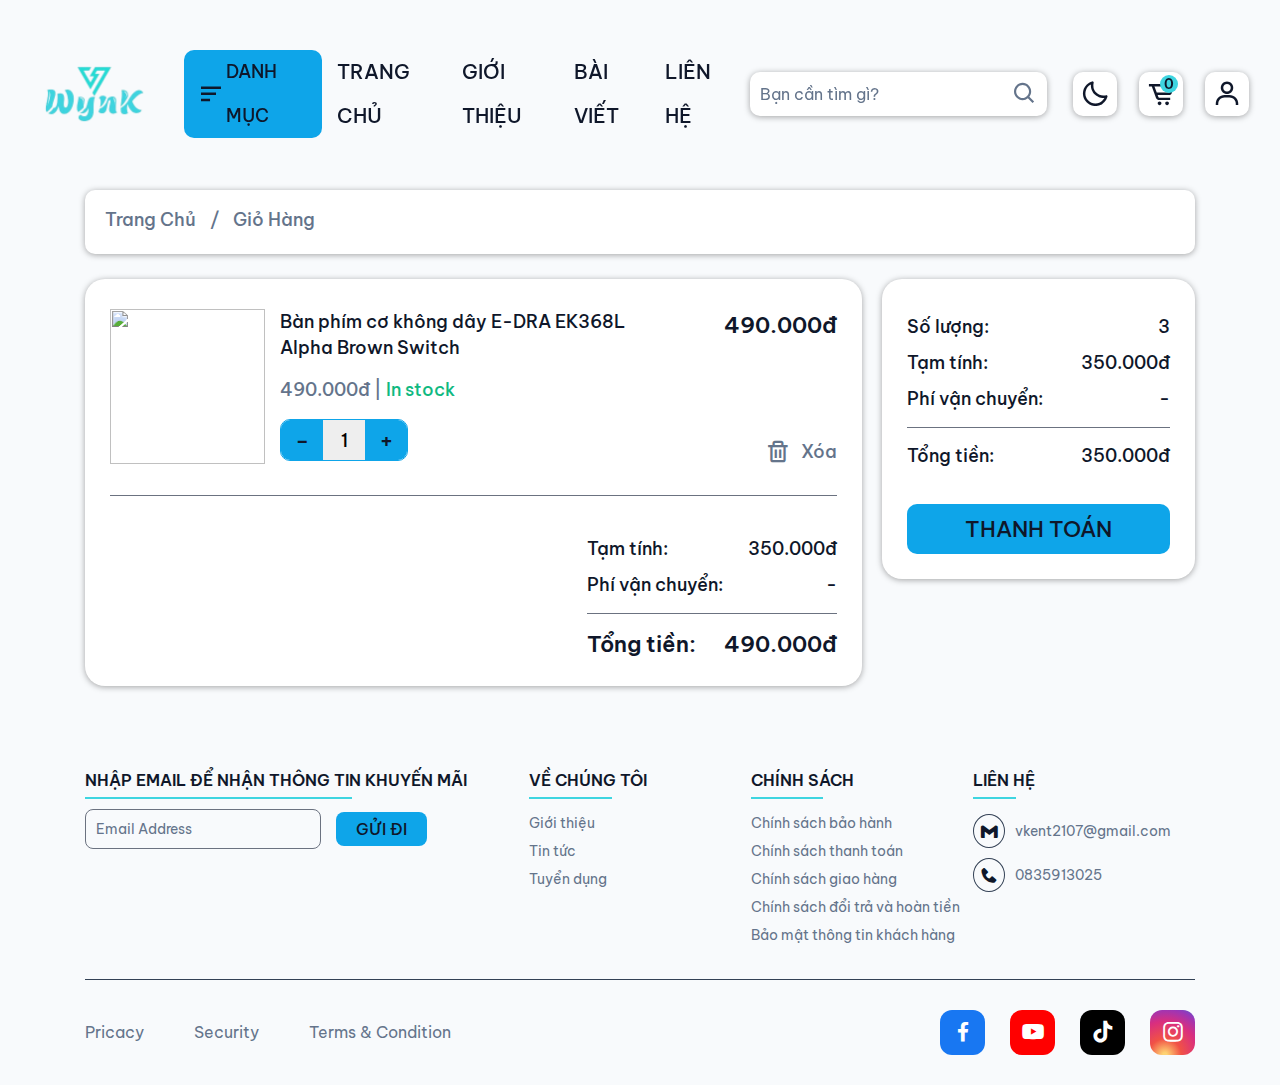
==== commit f8843aa4: "v01" ====
--- a/cart.html
+++ b/cart.html
@@ -13,6 +13,7 @@
     <link rel="stylesheet" href="./public/css/frontend.css">
 
     <link href='https://unpkg.com/boxicons@2.1.4/css/boxicons.min.css' rel='stylesheet'>
+    <link rel="stylesheet" href="https://cdnjs.cloudflare.com/ajax/libs/font-awesome/6.5.1/css/all.min.css">
 </head>
 
 <body>
--- a/public/css/frontend.css
+++ b/public/css/frontend.css
@@ -1,4 +1,4 @@
-@import url("https://fonts.googleapis.com/css2?family=Barlow:wght@400;500;600;700&display=swap");
+@import url("https://fonts.googleapis.com/css2?family=Be+Vietnam+Pro:wght@300;400;500;600;700&display=swap");
 
 :root {
   --bg-color: #f8fafc;
@@ -32,7 +32,7 @@
 html {
   font-size: 62.5%;
   line-height: 1.4rem;
-  font-family: "Barlow", sans-serif;
+  font-family: "Be Vietnam Pro", sans-serif;
   box-sizing: border-box;
 }
 
@@ -1256,7 +1256,7 @@
 }
 
 /* Header */
-#header-mb {
+header #header-mb {
   display: none;
 }
 
@@ -1272,6 +1272,7 @@
 }
 
 header .header-group {
+  padding: 20px;
   display: flex;
   align-items: center;
   gap: 15px;
@@ -1279,12 +1280,11 @@
 
 header .header-wrap {
   position: fixed;
-  top: 25px;
+  top: 30px;
   left: 0;
   right: 0;
-  padding: 15px;
+  z-index: 9999;
   transition: all 0.4s;
-  z-index: 150;
 }
 
 header .header-group #logo {
@@ -1461,6 +1461,8 @@
 header .header-group .header-search {
   position: relative;
   flex: 1;
+  max-width: 400px;
+  margin: 0 auto;
 }
 
 #search-mini-laptop {
@@ -1529,6 +1531,7 @@
 }
 
 header .header-group .header-right {
+  max-width: 16%;
   min-width: 16%;
   display: flex;
   align-items: center;
@@ -1655,7 +1658,6 @@
 header .header-wrap.sticky {
   top: 0;
   background-color: var(--sticky);
-  padding: 20px 15px;
   box-shadow: 0 10px 15px -3px #14b8a680, 0 4px 6px -4px #14b8a680;
 }
 
@@ -2095,7 +2097,6 @@
 /*  Article */
 section.footer-news {
   width: 100%;
-  max-width: 1250px;
   margin: 0 auto 35px;
   padding: 0 10px;
 }
@@ -2233,7 +2234,7 @@
 .footer {
   position: relative;
   width: 100%;
-  padding: 50px 0;
+  padding-top: 50px;
 }
 
 .footer__list {
@@ -2279,6 +2280,7 @@
   border: 1px solid var(--gray);
   border-radius: 8px;
   caret-color: var(--text-color);
+  color: var(--text-color);
   font-size: 1.4rem;
   line-height: 1.6rem;
 }
@@ -3821,6 +3823,12 @@
   margin: 8px 0;
 }
 
+main.post_detail-page .post-detail__content p > img {
+  width: 500px;
+  height: 500px;
+  object-fit: cover;
+}
+
 main.post_detail-page .ra-heading {
   font-size: 2.8rem;
   line-height: 150%;
@@ -3897,6 +3905,7 @@
   font-size: 2.5rem;
   font-weight: 600;
   line-height: 150%;
+  text-transform: uppercase;
 }
 
 main.product .collection-list,
@@ -4003,6 +4012,101 @@
 main.product .cat-list .cat-title:hover,
 main.product-category .cat-list .cat-title:hover {
   color: var(--primary-color);
+}
+
+main.product .product-new,
+main.product-category .product-new {
+  margin-top: 16px;
+}
+
+main.product .product-new__heading,
+main.product-category .product-new__heading {
+  margin-bottom: 16px;
+  padding: 0 16px;
+  font-size: 2.5rem;
+  line-height: 150%;
+  font-weight: 600;
+  text-transform: uppercase;
+}
+
+main.product .product-new__group-item,
+main.product-category .product-new__group-item {
+  margin-bottom: 16px;
+  background-color: var(--card-bg);
+  box-shadow: var(--shadow);
+  border-radius: 10px;
+}
+
+main.product .product-new .product-new__item,
+main.product-category .product-new .product-new__item {
+  padding: 10px;
+  display: flex;
+  align-items: center;
+  gap: 16px;
+}
+
+main.product .product-new .product-new__item-image a,
+main.product-category .product-new .product-new__item-image a {
+  display: block;
+  color: var(--text-color);
+  font-size: 1.425rem;
+  line-height: 120%;
+}
+
+main.product .product-new .product-new__item-thumb,
+main.product-category .product-new .product-new__item-thumb {
+  width: 75px;
+  height: 75px;
+  object-fit: cover;
+  border-radius: 10px;
+}
+
+main.product .product-new .product-new__item-content,
+main.product-category .product-new .product-new__item-content {
+  flex: 1;
+}
+
+main.product .product-new .product-new__item-name,
+main.product-category .product-new .product-new__item-name {
+  margin-bottom: 8px;
+}
+
+main.product .product-new .product-new__item-name a,
+main.product-category .product-new .product-new__item-name a {
+  width: 200px;
+  display: -webkit-box;
+  -webkit-line-clamp: 2;
+  -webkit-box-orient: vertical;
+  overflow: hidden;
+  font-size: 2rem;
+  line-height: 150%;
+  font-weight: 500;
+  color: var(--text-color);
+}
+
+main.product .product-new .product-new__item-name a:hover,
+main.product-category .product-new .product-new__item-name a:hover {
+  color: var(--primary-color);
+}
+
+main.product .product-new .product-new__item-price,
+main.product-category .product-new .product-new__item-price {
+  line-height: 140%;
+  display: flex;
+  align-items: center;
+  gap: 16px;
+}
+
+main.product .product-new .product-new__item-price .price,
+main.product-category .product-new .product-new__item-price .price {
+  font-size: 1.6rem;
+  color: var(--slate-500);
+}
+
+main.product .product-new .product-new__item-price .sale-price,
+main.product-category .product-new .product-new__item-price .sale-price {
+  font-size: 1.875rem;
+  font-weight: 600;
 }
 
 main.product .collection .collection-sort,
@@ -4390,66 +4494,112 @@
   color: var(--primary-color);
 }
 
-/* Responsive: Mobile */
-@media (max-width: 767.98px) {
-  #header-pc {
+/* Responsive */
+@media screen and (max-width: 1229.98px) {
+  header {
+    height: 140px;
+  }
+  header .header-group .header-search {
     display: none;
-  }
-  #header-mb * {
+    position: absolute;
+    width: 400px;
+    bottom: -30%;
+    right: 16%;
+  }
+  header .header-group {
+    gap: 0;
+    justify-content: space-around;
+  }
+  header #search-mini-laptop {
+    display: block;
     color: var(--text-color);
   }
-  #header-mb {
+  header .header-group .header-right {
+    width: 20%;
+  }
+  .banner {
+    height: 450px;
+  }
+  .banner .banner-slider .banner-img {
+    height: 450px;
+  }
+  .banner .banner-slider .banner-img img {
+    width: 100%;
+    height: 100%;
+    object-fit: fill;
+  }
+  section.sale-product .sale-product__content {
+    grid-auto-columns: calc((100% / 4) - 12px);
+  }
+  section.home-products .products .list-products {
+    grid-auto-columns: calc((100% / 4) - 12px);
+  }
+}
+
+@media screen and (max-width: 991.98px) {
+  header {
+    height: 120px;
+  }
+  header #header-pc {
+    display: none;
+  }
+  header #header-mb * {
+    color: var(--text-color);
+  }
+  header #header-mb {
+    padding: 20px;
     display: flex;
     align-items: center;
     justify-content: space-between;
   }
-  #header-mb #logo {
+  header #header-mb #logo {
     width: 200px;
     height: 50px;
   }
-  #header-mb #logo img {
+  header #header-mb #logo img {
     width: 100%;
     height: 100%;
     object-fit: cover;
   }
-  #header-mb .header-right {
+  header #header-mb .header-right {
     display: flex;
     align-items: center;
     gap: 16px;
   }
-  #header-mb .header-right .bx {
+  header #header-mb .header-right .bx {
     font-size: 3.5rem;
   }
-  #header-mb .header-right .header-cart {
+  header #header-mb .header-right .header-cart {
     position: relative;
   }
-  #header-mb .sidebar {
+  header #header-mb .sidebar {
     position: fixed;
     top: 0;
-    width: 100%;
-    left: -100%;
+    left: 0;
+    left: -110%;
+    width: 100vw;
     bottom: 0;
     z-index: 200;
     background-color: var(--bg-color);
     transition: all 0.5s ease;
   }
-  #header-mb .close-sidebar {
+  header #header-mb .close-sidebar {
     text-align: right;
   }
-  #header-mb .close-sidebar .bx {
+  header #header-mb .close-sidebar .bx {
     padding: 20px;
     font-size: 4rem;
     line-height: 150%;
     cursor: pointer;
   }
-  #header-mb .sidebar-wrap {
+  header #header-mb .sidebar-wrap {
     padding: 0 30px;
   }
-  #header-mb .sidebar-wrap .cate-list {
+  header #header-mb .sidebar-wrap .cate-list {
     padding-bottom: 16px;
     border-bottom: 1px solid var(--gray);
   }
-  #header-mb .sidebar-wrap .cate-list .item-title {
+  header #header-mb .sidebar-wrap .cate-list .item-title {
     padding: 8px;
     font-size: 3rem;
     line-height: 120%;
@@ -4458,67 +4608,67 @@
     justify-content: space-between;
     cursor: pointer;
   }
-  #header-mb .sidebar-wrap .cate-list .item {
+  header #header-mb .sidebar-wrap .cate-list .item {
     width: 60%;
   }
-  #header-mb .sidebar-wrap .cate-list .item > a {
+  header #header-mb .sidebar-wrap .cate-list .item > a {
     padding: 8px;
     color: var(--text-color);
     font-size: 3rem;
     line-height: 120%;
   }
-  #header-mb .sidebar-wrap .cate-list .item a:hover {
+  header #header-mb .sidebar-wrap .cate-list .item a:hover {
     color: var(--primary-color);
   }
-  #header-mb .sidebar-wrap .cate-list .item-title:hover .bx {
+  header #header-mb .sidebar-wrap .cate-list .item-title:hover .bx {
     background-color: var(--card-bg);
   }
-  #header-mb .sidebar-wrap .cate-list .item .sub-list {
+  header #header-mb .sidebar-wrap .cate-list .item .sub-list {
     font-size: 2.2rem;
     line-height: 120%;
     display: none;
   }
-  #header-mb .sidebar-wrap .cate-list .item .sub-list li {
+  header #header-mb .sidebar-wrap .cate-list .item .sub-list li {
     padding: 2px 8px;
   }
-  #header-mb .sidebar-wrap .cate-list .item .sub-list a label {
+  header #header-mb .sidebar-wrap .cate-list .item .sub-list a label {
     display: flex;
     align-items: center;
     justify-content: space-between;
   }
-  #header-mb .sidebar-wrap .cate-list .sub-item a label:hover {
+  header #header-mb .sidebar-wrap .cate-list .sub-item a label:hover {
     color: var(--primary-color);
   }
-  #header-mb .sidebar-wrap .cate-list .sub-item label:hover .bx {
+  header #header-mb .sidebar-wrap .cate-list .sub-item label:hover .bx {
     color: var(--primary-color);
   }
-  #header-mb .sidebar-wrap .cate-list .sub-item input {
+  header #header-mb .sidebar-wrap .cate-list .sub-item input {
     display: none;
   }
-  #header-mb .sidebar-wrap .cate-list .cat-2 {
+  header #header-mb .sidebar-wrap .cate-list .cat-2 {
     font-size: 1.8rem;
     padding-left: 24px;
     display: none;
   }
-  #header-mb [id^="btn"]:checked + .cat-2 {
+  header #header-mb [id^="btn"]:checked + .cat-2 {
     display: block;
   }
-  #header-mb .sidebar-wrap .cate-list .cat-2 a {
+  header #header-mb .sidebar-wrap .cate-list .cat-2 a {
     color: var(--slate-500);
   }
-  #header-mb .sidebar-wrap .cate-list .cat-2 a:hover {
+  header #header-mb .sidebar-wrap .cate-list .cat-2 a:hover {
     color: var(--primary-color);
   }
-  #header-mb .sidebar-wrap__bottom {
+  header #header-mb .sidebar-wrap__bottom {
     margin-top: 16px;
   }
-  #header-mb .sidebar-wrap__bottom .cart-wrap,
-  #header-mb .sidebar-wrap__bottom .login-wrap {
+  header #header-mb .sidebar-wrap__bottom .cart-wrap,
+  header #header-mb .sidebar-wrap__bottom .login-wrap {
     padding-bottom: 16px;
     border-bottom: 1px solid var(--gray);
   }
-  #header-mb .sidebar-wrap__bottom .cart-wrap a,
-  #header-mb .sidebar-wrap__bottom .login-wrap a {
+  header #header-mb .sidebar-wrap__bottom .cart-wrap a,
+  header #header-mb .sidebar-wrap__bottom .login-wrap a {
     padding: 8px;
     display: flex;
     align-items: center;
@@ -4526,36 +4676,37 @@
     font-size: 2.8rem;
     line-height: 120%;
   }
-  #header-mb .sidebar-wrap__bottom .header-switch {
+  header #header-mb .sidebar-wrap__bottom .header-switch {
     padding: 8px;
     display: flex;
     align-items: center;
     justify-content: center;
     cursor: pointer;
   }
-  #header-mb .sidebar-wrap__bottom .bx {
+  header #header-mb .sidebar-wrap__bottom .bx {
     font-size: 3.2rem;
     line-height: 120%;
   }
-  #header-mb .sidebar-wrap__bottom .header-switch .bx {
+  header #header-mb .sidebar-wrap__bottom .header-switch .bx {
     font-size: 5rem;
   }
-  #header-mb #search-mb {
+  header #header-mb #search-mb {
+    margin-top: 10px;
     padding: 20px;
     position: fixed;
     top: 0;
-    left: -100%;
+    left: -110%;
     bottom: 0;
     width: 100%;
     z-index: 200;
     background-color: var(--bg-color);
     transition: all 0.5s ease;
   }
-  #header-mb #search-mb .search-mb__header {
+  header #header-mb #search-mb .search-mb__header {
     display: flex;
     gap: 20px;
   }
-  #header-mb #search-mb .search-input {
+  header #header-mb #search-mb .search-input {
     flex: 1;
     position: relative;
     background-color: var(--input-bg);
@@ -4565,13 +4716,25 @@
     align-items: center;
     overflow: hidden;
   }
-  #header-mb #search-mb .text-search:not(:placeholder-shown) ~ .btn-search {
+  header #header-mb #search-mb .btn-search .bx {
+    color: var(--slate-500);
+  }
+  header
+    #header-mb
+    #search-mb
+    .text-search:not(:placeholder-shown)
+    ~ .btn-search
+    .bx {
     color: var(--text-color);
   }
-  #header-mb #search-mb .text-search:not(:placeholder-shown) ~ .btn--reset {
+  header
+    #header-mb
+    #search-mb
+    .text-search:not(:placeholder-shown)
+    ~ .btn--reset {
     visibility: visible;
   }
-  #header-mb #search-mb .text-search {
+  header #header-mb #search-mb .text-search {
     padding: 0 10px;
     margin-right: 32px;
     flex: 1;
@@ -4579,12 +4742,12 @@
     font-size: 1.6rem;
     color: var(--text-color);
   }
-  #header-mb #search-mb .text-search::placeholder {
+  header #header-mb #search-mb .text-search::placeholder {
     color: var(--slate-500);
     font-size: 1.6rem;
     line-height: 2rem;
   }
-  #header-mb #search-mb .btn--reset {
+  header #header-mb #search-mb .btn--reset {
     position: absolute;
     right: 44px;
     top: 50%;
@@ -4592,19 +4755,20 @@
     color: var(--slate-500);
     visibility: hidden;
   }
-  #header-mb #search-mb .btn--reset .bx {
+  header #header-mb #search-mb .btn--reset .bx {
+    color: var(--slate-500);
     font-size: 2rem;
   }
-  #header-mb #search-mb .btn-search {
+  header #header-mb #search-mb .btn-search {
     width: 44px;
     height: 44px;
     color: var(--slate-500);
     display: flex;
   }
-  #header-mb #search-mb .btn-search:hover {
+  header #header-mb #search-mb .btn-search:hover {
     color: var(--text-color);
   }
-  #header-mb #search-mb .btn-search .bx {
+  header #header-mb #search-mb .btn-search .bx {
     flex: 1;
     line-height: 4.4rem;
   }
@@ -4621,6 +4785,42 @@
     object-fit: fill;
   }
   section.sale-product .sale-product__content {
+    grid-auto-columns: calc((100% / 3) - 10px);
+  }
+  section.home-products .products .list-products {
+    grid-auto-columns: calc((100% / 3) - 10px);
+  }
+  section.footer-news .article-box .article-right {
+    width: 100%;
+    margin-top: 16px;
+  }
+  .footer__list {
+    row-gap: 30px;
+    grid-template-columns: 1fr;
+  }
+  .footer__list-left form input {
+    flex: 1;
+  }
+  .footer__list-right {
+    grid-template-columns: repeat(2, 1fr);
+    justify-self: center;
+    gap: 20px;
+  }
+  .footer__list-right h5 {
+    font-size: 2.8rem;
+  }
+  .footer__list-right a {
+    font-size: 2rem;
+    line-height: 130%;
+  }
+  .footer__bottom-right,
+  .footer__bottom-left ul {
+    gap: 25px;
+  }
+}
+
+@media screen and (max-width: 767.98px) {
+  section.sale-product .sale-product__content {
     grid-auto-columns: calc((100% / 2) - 10px);
   }
   section.home-products .products .list-products {
@@ -4655,293 +4855,90 @@
   }
 }
 
-@media (max-width: 991.98px) {
-  #header-pc {
-    display: none;
-  }
-  #header-mb * {
-    color: var(--text-color);
-  }
-  #header-mb {
-    display: flex;
-    align-items: center;
-    justify-content: space-between;
-  }
-  #header-mb #logo {
-    width: 200px;
-    height: 50px;
-  }
-  #header-mb #logo img {
+@media screen and (max-width: 481.98px) {
+  header #header-mb #logo {
+    width: 160px;
+  }
+  header #header-mb #logo img {
     width: 100%;
     height: 100%;
     object-fit: cover;
   }
-  #header-mb .header-right {
-    display: flex;
-    align-items: center;
-    gap: 16px;
-  }
-  #header-mb .header-right .bx {
-    font-size: 3.5rem;
-  }
-  #header-mb .header-right .header-cart {
-    position: relative;
-  }
-  #header-mb .sidebar {
-    position: fixed;
-    top: 0;
-    width: 100%;
-    left: -100%;
-    bottom: 0;
-    z-index: 200;
-    background-color: var(--bg-color);
-    transition: all 0.5s ease;
-  }
-  #header-mb .close-sidebar {
-    text-align: right;
-  }
-  #header-mb .close-sidebar .bx {
-    padding: 20px;
-    font-size: 4rem;
-    line-height: 150%;
-    cursor: pointer;
-  }
-  #header-mb .sidebar-wrap {
-    padding: 0 30px;
-  }
-  #header-mb .sidebar-wrap .cate-list {
-    padding-bottom: 16px;
-    border-bottom: 1px solid var(--gray);
-  }
-  #header-mb .sidebar-wrap .cate-list .item-title {
-    padding: 8px;
-    font-size: 3rem;
-    line-height: 120%;
-    display: flex;
-    align-items: center;
-    justify-content: space-between;
-    cursor: pointer;
-  }
-  #header-mb .sidebar-wrap .cate-list .item {
-    width: 60%;
-  }
-  #header-mb .sidebar-wrap .cate-list .item > a {
-    padding: 8px;
-    color: var(--text-color);
-    font-size: 3rem;
-    line-height: 120%;
-  }
-  #header-mb .sidebar-wrap .cate-list .item a:hover {
-    color: var(--primary-color);
-  }
-  #header-mb .sidebar-wrap .cate-list .item-title:hover .bx {
-    background-color: var(--card-bg);
-  }
-  #header-mb .sidebar-wrap .cate-list .item .sub-list {
-    font-size: 2.2rem;
-    line-height: 120%;
-    display: none;
-  }
-  #header-mb .sidebar-wrap .cate-list .item .sub-list li {
-    padding: 2px 8px;
-  }
-  #header-mb .sidebar-wrap .cate-list .item .sub-list a label {
-    display: flex;
-    align-items: center;
-    justify-content: space-between;
-  }
-  #header-mb .sidebar-wrap .cate-list .sub-item a label:hover {
-    color: var(--primary-color);
-  }
-  #header-mb .sidebar-wrap .cate-list .sub-item label:hover .bx {
-    color: var(--primary-color);
-  }
-  #header-mb .sidebar-wrap .cate-list .sub-item input {
-    display: none;
-  }
-  #header-mb .sidebar-wrap .cate-list .cat-2 {
-    font-size: 1.8rem;
-    padding-left: 24px;
-    display: none;
-  }
-  #header-mb [id^="btn"]:checked + .cat-2 {
-    display: block;
-  }
-  #header-mb .sidebar-wrap .cate-list .cat-2 a {
-    color: var(--slate-500);
-  }
-  #header-mb .sidebar-wrap .cate-list .cat-2 a:hover {
-    color: var(--primary-color);
-  }
-  #header-mb .sidebar-wrap__bottom {
-    margin-top: 16px;
-  }
-  #header-mb .sidebar-wrap__bottom .cart-wrap,
-  #header-mb .sidebar-wrap__bottom .login-wrap {
-    padding-bottom: 16px;
-    border-bottom: 1px solid var(--gray);
-  }
-  #header-mb .sidebar-wrap__bottom .cart-wrap a,
-  #header-mb .sidebar-wrap__bottom .login-wrap a {
-    padding: 8px;
-    display: flex;
-    align-items: center;
-    justify-content: space-between;
-    font-size: 2.8rem;
-    line-height: 120%;
-  }
-  #header-mb .sidebar-wrap__bottom .header-switch {
-    padding: 8px;
-    display: flex;
-    align-items: center;
-    justify-content: center;
-    cursor: pointer;
-  }
-  #header-mb .sidebar-wrap__bottom .bx {
-    font-size: 3.2rem;
-    line-height: 120%;
-  }
-  #header-mb .sidebar-wrap__bottom .header-switch .bx {
-    font-size: 5rem;
-  }
-  #header-mb #search-mb {
-    padding: 20px;
-    position: fixed;
-    top: 0;
-    left: -100%;
-    bottom: 0;
-    width: 100%;
-    z-index: 200;
-    background-color: var(--bg-color);
-    transition: all 0.5s ease;
-  }
-  #header-mb #search-mb .search-mb__header {
-    display: flex;
-    gap: 20px;
-  }
-  #header-mb #search-mb .search-input {
-    flex: 1;
-    position: relative;
-    background-color: var(--input-bg);
-    box-shadow: var(--shadow);
-    border-radius: 10px;
-    display: flex;
-    align-items: center;
-    overflow: hidden;
-  }
-  #header-mb #search-mb .text-search:not(:placeholder-shown) ~ .btn-search {
-    color: var(--text-color);
-  }
-  #header-mb #search-mb .text-search:not(:placeholder-shown) ~ .btn--reset {
-    visibility: visible;
-  }
-  #header-mb #search-mb .text-search {
-    padding: 0 10px;
-    margin-right: 32px;
-    flex: 1;
-    height: 44px;
-    font-size: 1.6rem;
-    color: var(--text-color);
-  }
-  #header-mb #search-mb .text-search::placeholder {
-    color: var(--slate-500);
-    font-size: 1.6rem;
-    line-height: 2rem;
-  }
-  #header-mb #search-mb .btn--reset {
-    position: absolute;
-    right: 44px;
-    top: 50%;
-    transform: translateY(-50%);
-    color: var(--slate-500);
-    visibility: hidden;
-  }
-  #header-mb #search-mb .btn--reset .bx {
-    font-size: 2rem;
-  }
-  #header-mb #search-mb .btn-search {
-    width: 44px;
-    height: 44px;
-    color: var(--slate-500);
-    display: flex;
-  }
-  #header-mb #search-mb .btn-search:hover {
-    color: var(--text-color);
-  }
-  #header-mb #search-mb .btn-search .bx {
-    flex: 1;
-    line-height: 4.4rem;
-  }
-  .banner {
-    width: 100%;
-    height: 350px;
-  }
   .banner .banner-slider .banner-img {
-    height: 350px;
+    height: 250px;
   }
   .banner .banner-slider .banner-img img {
     width: 100%;
     height: 100%;
     object-fit: fill;
   }
+  .banner .banner-slider .slick-next {
+    right: -6px;
+  }
+  .banner .banner-slider .slick-prev {
+    left: -6px;
+  }
   section.sale-product .sale-product__content {
-    grid-auto-columns: calc((100% / 3) - 10px);
+    grid-template-columns: 100%;
+  }
+  section.sale-product .card-title a {
+    font-size: 1.8rem;
+  }
+  section.sale-product .countdown {
+    flex-wrap: wrap;
+    justify-content: center;
+    gap: 16px;
+  }
+  section.home-products h3.product-title a {
+    font-size: 2.6rem;
   }
   section.home-products .products .list-products {
-    grid-auto-columns: calc((100% / 3) - 10px);
+    grid-template-columns: 100%;
+  }
+  section.home-products .products .card .card-info .card-title a {
+    display: block;
+    max-width: 250px;
+    word-wrap: break-word;
+  }
+  section.home-products .products .card .card-info .action-cart__link {
+    font-size: 1.8rem;
   }
   section.footer-news .article-box .article-right {
     width: 100%;
     margin-top: 16px;
   }
+  section.footer-news .article-item .article-item__title {
+    font-size: 1.6rem;
+  }
+  section.footer-news .article-right .article-item {
+    flex-wrap: wrap;
+  }
+  section.footer-news .article-right .article-item .article-item__image {
+    max-width: 100%;
+  }
   .footer__list {
-    row-gap: 30px;
+    gap: 20px;
     grid-template-columns: 1fr;
   }
   .footer__list-left form input {
     flex: 1;
   }
   .footer__list-right {
-    grid-template-columns: repeat(2, 1fr);
+    grid-template-columns: 1fr;
     justify-self: center;
-    gap: 20px;
+    row-gap: 20px;
   }
   .footer__list-right h5 {
-    font-size: 2.8rem;
+    font-size: 2.4rem;
   }
   .footer__list-right a {
-    font-size: 2rem;
+    font-size: 1.6rem;
     line-height: 130%;
   }
   .footer__bottom-right,
   .footer__bottom-left ul {
-    gap: 25px;
-  }
-}
-
-@media (min-width: 992px) and (max-width: 1229.98px) {
-  header .header-group .header-search {
-    display: none;
-    position: absolute;
-    width: 400px;
-    bottom: -65px;
-    right: 16%;
-  }
-  header .header-group {
-    gap: 0;
-    justify-content: space-around;
-  }
-  header #search-mini-laptop {
-    display: block;
-    color: var(--text-color);
-  }
-  header .header-group .header-right {
-    width: 20%;
-  }
-  section.sale-product .sale-product__content {
-    grid-auto-columns: calc((100% / 4) - 12px);
-  }
-  section.home-products .products .list-products {
-    grid-auto-columns: calc((100% / 4) - 12px);
-  }
-}
+    flex-wrap: wrap;
+    justify-content: center;
+    gap: 12px;
+  }
+}
